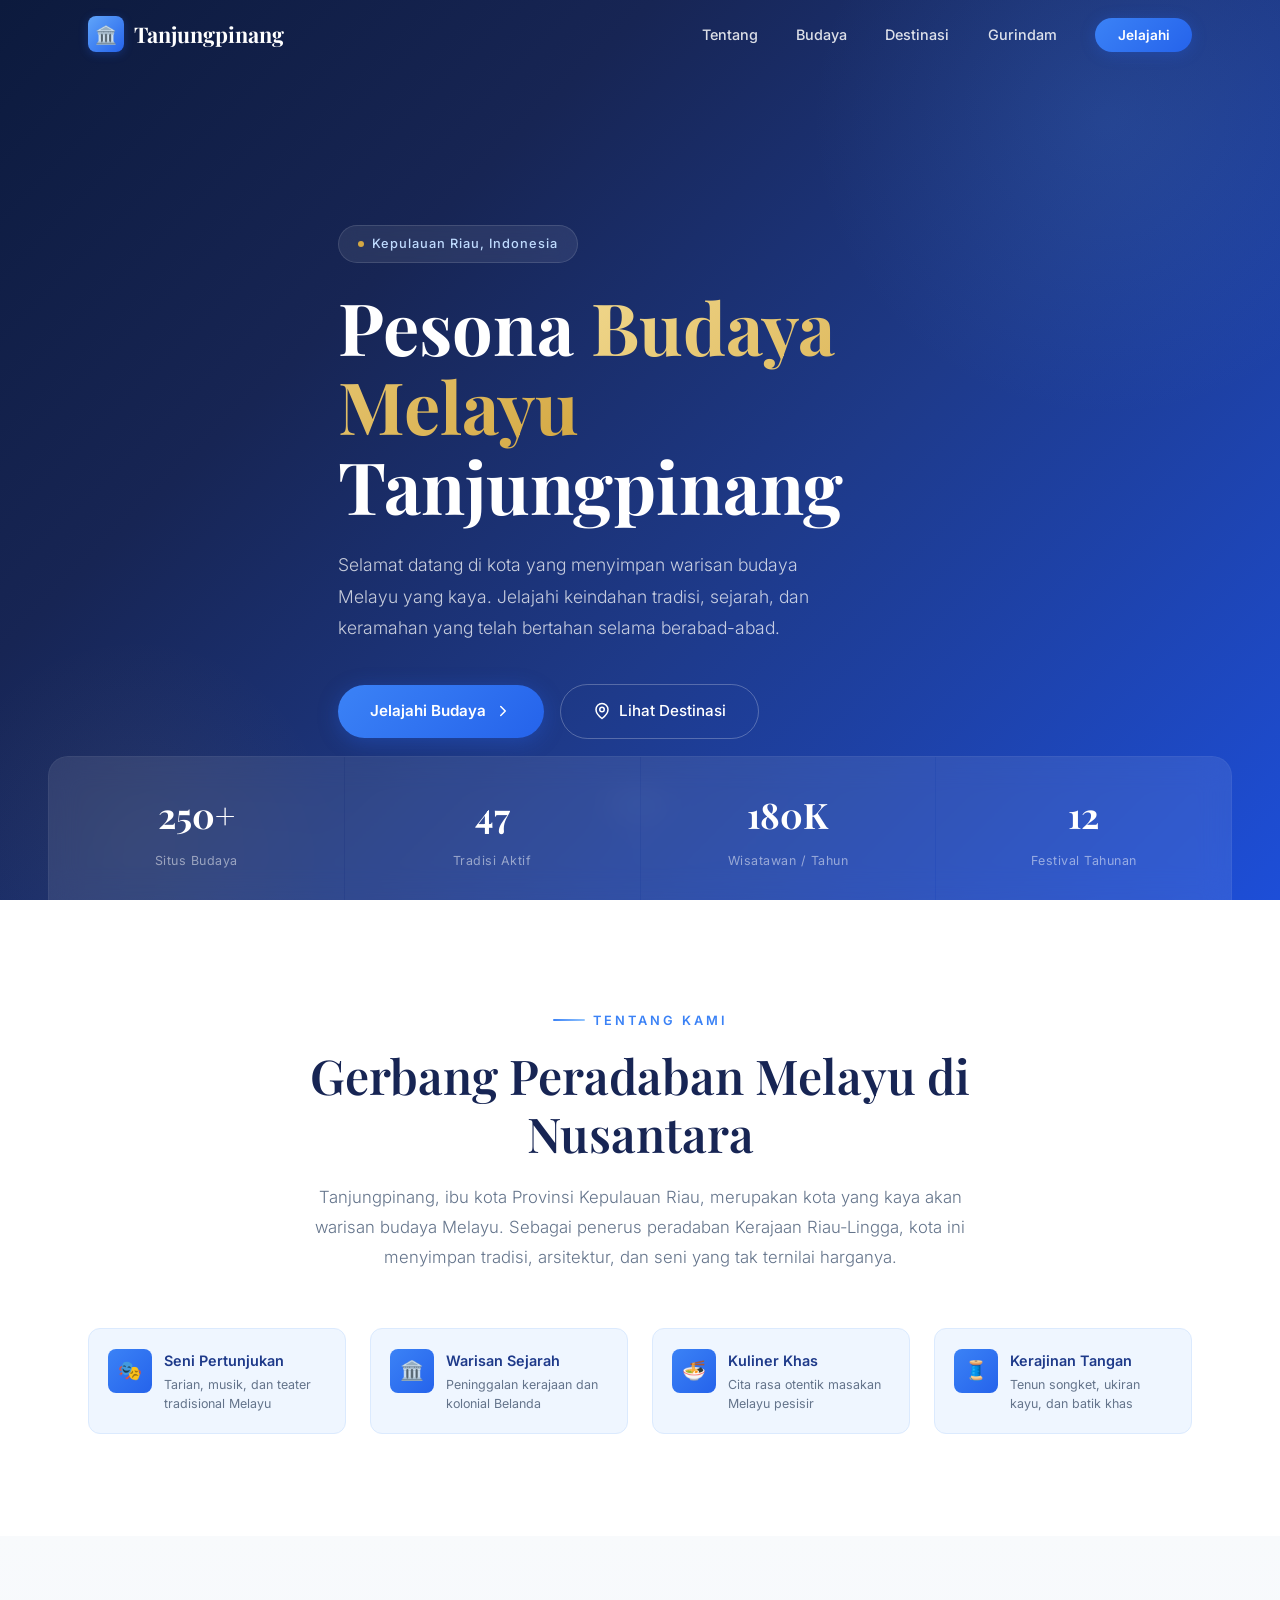
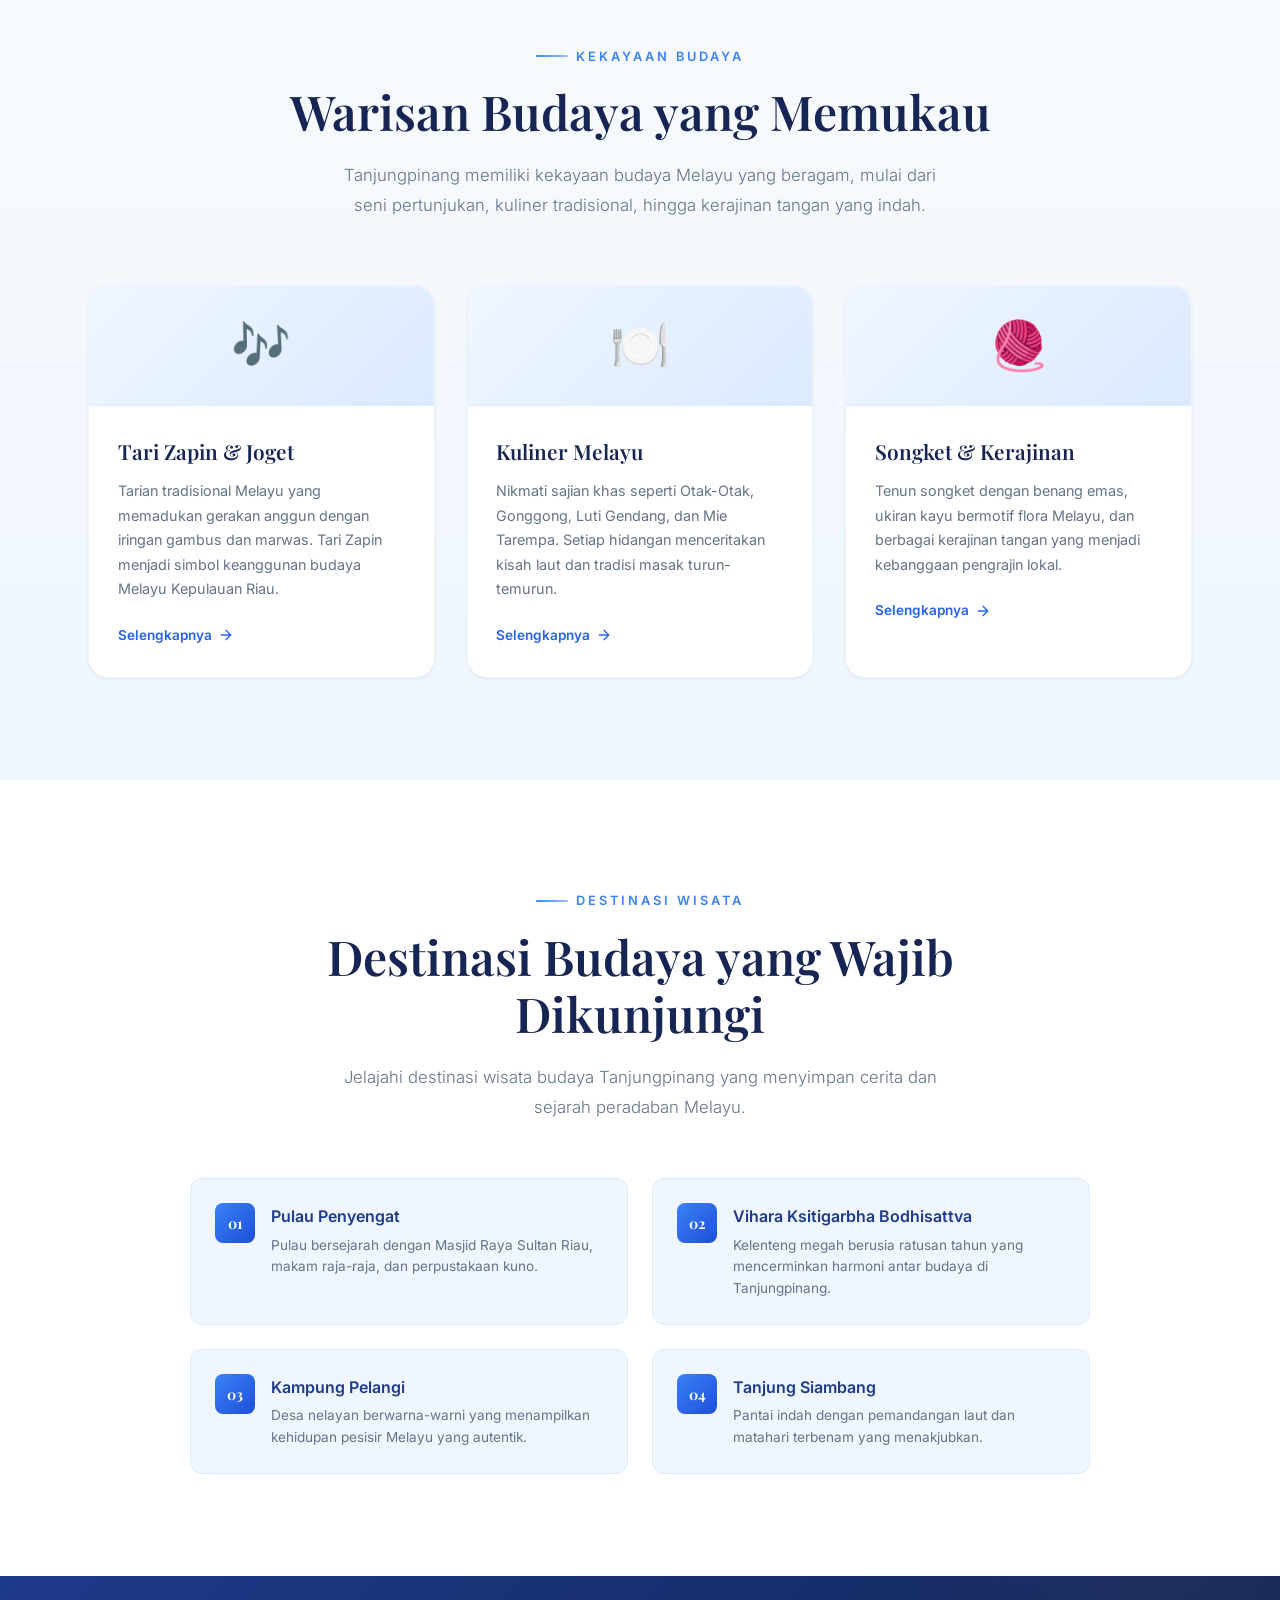
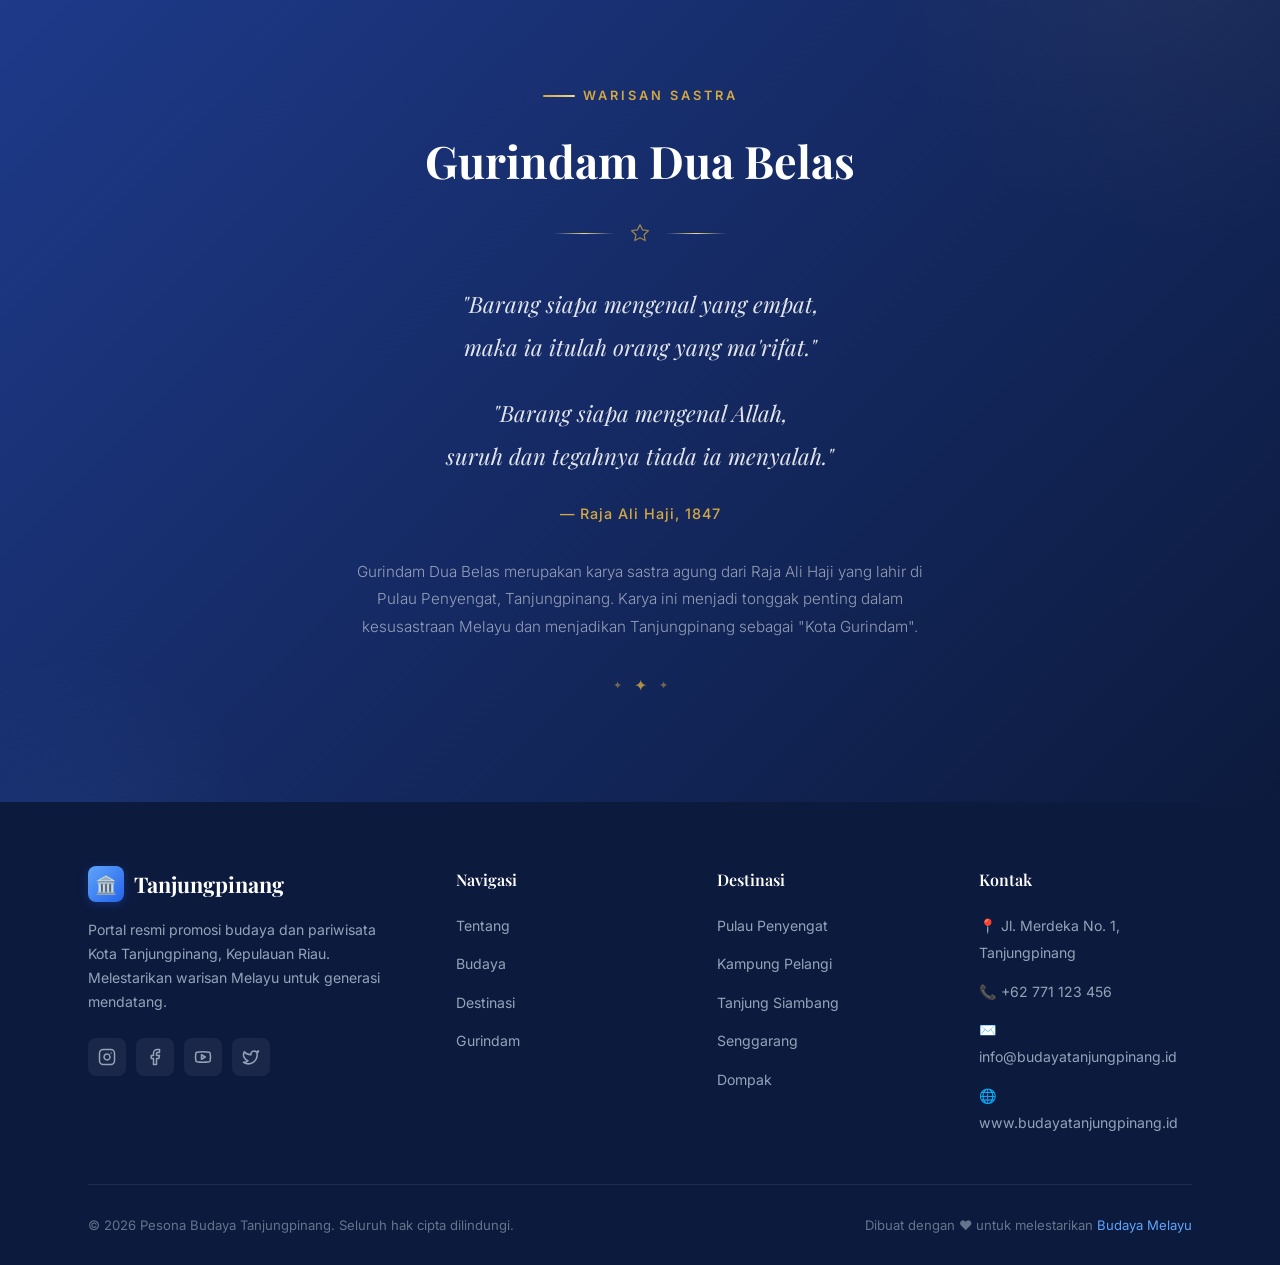
==== index.html @ d95646bf "Mengubah tampilan website yang tidak perlu" ====
<!DOCTYPE html>
<html lang="id">
<head>
  <meta charset="UTF-8">
  <meta name="viewport" content="width=device-width, initial-scale=1.0">
  <meta name="description" content="Jelajahi keindahan dan kekayaan budaya Melayu Tanjungpinang, Kepulauan Riau. Temukan destinasi wisata, kuliner khas, seni tradisional, dan warisan sejarah yang memukau.">
  <meta name="keywords" content="Tanjungpinang, budaya Melayu, wisata Kepulauan Riau, Pulau Penyengat, seni tradisional, kuliner Melayu">
  <title>Pesona Budaya Tanjungpinang — Warisan Melayu Kepulauan Riau</title>
  <link rel="stylesheet" href="style.css">
</head>
<body>

  <!-- ========== NAVIGATION ========== -->
  <nav class="navbar" id="navbar">
    <div class="container">
      <a href="#" class="nav-logo">
        <div class="nav-logo-icon">🏛️</div>
        <span>Tanjungpinang</span>
      </a>
      <ul class="nav-links" id="nav-links">
        <li><a href="#tentang">Tentang</a></li>
        <li><a href="#budaya">Budaya</a></li>
        <li><a href="#destinasi">Destinasi</a></li>
        <li><a href="#gurindam">Gurindam</a></li>
        <li><a href="#budaya" class="nav-cta">Jelajahi</a></li>
      </ul>
      <button class="nav-toggle" id="nav-toggle" aria-label="Toggle menu">
        <span></span>
        <span></span>
        <span></span>
      </button>
    </div>
  </nav>

  <!-- ========== HERO ========== -->
  <section class="hero" id="hero">
    <div class="hero-overlay"></div>

    <div class="container hero-content">
      <div class="hero-badge">
        <span class="dot"></span>
        Kepulauan Riau, Indonesia
      </div>
      <h1>Pesona <span>Budaya Melayu</span> Tanjungpinang</h1>
      <p class="hero-desc">
        Selamat datang di kota yang menyimpan warisan budaya Melayu yang kaya. 
        Jelajahi keindahan tradisi, sejarah, dan keramahan yang telah bertahan selama berabad-abad.
      </p>
      <div class="hero-actions">
        <a href="#budaya" class="btn-primary">
          Jelajahi Budaya
          <svg xmlns="http://www.w3.org/2000/svg" width="18" height="18" viewBox="0 0 24 24" fill="none" stroke="currentColor" stroke-width="2" stroke-linecap="round" stroke-linejoin="round"><path d="m9 18 6-6-6-6"/></svg>
        </a>
        <a href="#destinasi" class="btn-outline">
          <svg xmlns="http://www.w3.org/2000/svg" width="18" height="18" viewBox="0 0 24 24" fill="none" stroke="currentColor" stroke-width="2" stroke-linecap="round" stroke-linejoin="round"><path d="M20 10c0 6-8 12-8 12s-8-6-8-12a8 8 0 0 1 16 0Z"/><circle cx="12" cy="10" r="3"/></svg>
          Lihat Destinasi
        </a>
      </div>
    </div>

    <div class="hero-scroll">
      <span>Scroll</span>
      <div class="scroll-line"></div>
    </div>

    <div class="hero-stats">
      <div class="hero-stats-inner">
        <div class="stat-item">
          <div class="stat-number" data-count="250" data-suffix="+">0</div>
          <div class="stat-label">Situs Budaya</div>
        </div>
        <div class="stat-item">
          <div class="stat-number" data-count="47" data-suffix="">0</div>
          <div class="stat-label">Tradisi Aktif</div>
        </div>
        <div class="stat-item">
          <div class="stat-number" data-count="180" data-suffix="K">0</div>
          <div class="stat-label">Wisatawan / Tahun</div>
        </div>
        <div class="stat-item">
          <div class="stat-number" data-count="12" data-suffix="">0</div>
          <div class="stat-label">Festival Tahunan</div>
        </div>
      </div>
    </div>
  </section>

  <!-- ========== ABOUT ========== -->
  <section class="about" id="tentang">
    <div class="container">
      <div class="about-centered reveal">
        <span class="section-label">Tentang Kami</span>
        <h2 class="section-title">Gerbang Peradaban Melayu di Nusantara</h2>
        <p class="section-subtitle about-desc">
          Tanjungpinang, ibu kota Provinsi Kepulauan Riau, merupakan kota yang kaya akan warisan budaya Melayu. 
          Sebagai penerus peradaban Kerajaan Riau-Lingga, kota ini menyimpan tradisi, arsitektur, dan seni yang 
          tak ternilai harganya.
        </p>
      </div>
      <div class="about-features stagger-children">
        <div class="about-feature">
          <div class="about-feature-icon">🎭</div>
          <div>
            <h4>Seni Pertunjukan</h4>
            <p>Tarian, musik, dan teater tradisional Melayu</p>
          </div>
        </div>
        <div class="about-feature">
          <div class="about-feature-icon">🏛️</div>
          <div>
            <h4>Warisan Sejarah</h4>
            <p>Peninggalan kerajaan dan kolonial Belanda</p>
          </div>
        </div>
        <div class="about-feature">
          <div class="about-feature-icon">🍜</div>
          <div>
            <h4>Kuliner Khas</h4>
            <p>Cita rasa otentik masakan Melayu pesisir</p>
          </div>
        </div>
        <div class="about-feature">
          <div class="about-feature-icon">🧵</div>
          <div>
            <h4>Kerajinan Tangan</h4>
            <p>Tenun songket, ukiran kayu, dan batik khas</p>
          </div>
        </div>
      </div>
    </div>
  </section>

  <!-- ========== CULTURE ========== -->
  <section class="culture" id="budaya">
    <div class="container">
      <div class="culture-header reveal">
        <span class="section-label">Kekayaan Budaya</span>
        <h2 class="section-title">Warisan Budaya yang Memukau</h2>
        <p class="section-subtitle">
          Tanjungpinang memiliki kekayaan budaya Melayu yang beragam, mulai dari seni pertunjukan, 
          kuliner tradisional, hingga kerajinan tangan yang indah.
        </p>
      </div>

      <div class="culture-grid stagger-children">
        <!-- Card 1 -->
        <div class="culture-card">
          <div class="culture-card-icon">
            <span>🎶</span>
          </div>
          <div class="culture-card-body">
            <h3>Tari Zapin & Joget</h3>
            <p>
              Tarian tradisional Melayu yang memadukan gerakan anggun dengan iringan gambus dan marwas. 
              Tari Zapin menjadi simbol keanggunan budaya Melayu Kepulauan Riau.
            </p>
            <a href="#" class="card-link">
              Selengkapnya
              <svg xmlns="http://www.w3.org/2000/svg" width="16" height="16" viewBox="0 0 24 24" fill="none" stroke="currentColor" stroke-width="2" stroke-linecap="round" stroke-linejoin="round"><path d="M5 12h14"/><path d="m12 5 7 7-7 7"/></svg>
            </a>
          </div>
        </div>

        <!-- Card 2 -->
        <div class="culture-card">
          <div class="culture-card-icon">
            <span>🍽️</span>
          </div>
          <div class="culture-card-body">
            <h3>Kuliner Melayu</h3>
            <p>
              Nikmati sajian khas seperti Otak-Otak, Gonggong, Luti Gendang, dan Mie Tarempa. 
              Setiap hidangan menceritakan kisah laut dan tradisi masak turun-temurun.
            </p>
            <a href="#" class="card-link">
              Selengkapnya
              <svg xmlns="http://www.w3.org/2000/svg" width="16" height="16" viewBox="0 0 24 24" fill="none" stroke="currentColor" stroke-width="2" stroke-linecap="round" stroke-linejoin="round"><path d="M5 12h14"/><path d="m12 5 7 7-7 7"/></svg>
            </a>
          </div>
        </div>

        <!-- Card 3 -->
        <div class="culture-card">
          <div class="culture-card-icon">
            <span>🧶</span>
          </div>
          <div class="culture-card-body">
            <h3>Songket & Kerajinan</h3>
            <p>
              Tenun songket dengan benang emas, ukiran kayu bermotif flora Melayu, dan berbagai 
              kerajinan tangan yang menjadi kebanggaan pengrajin lokal.
            </p>
            <a href="#" class="card-link">
              Selengkapnya
              <svg xmlns="http://www.w3.org/2000/svg" width="16" height="16" viewBox="0 0 24 24" fill="none" stroke="currentColor" stroke-width="2" stroke-linecap="round" stroke-linejoin="round"><path d="M5 12h14"/><path d="m12 5 7 7-7 7"/></svg>
            </a>
          </div>
        </div>
      </div>
    </div>
  </section>

  <!-- ========== DESTINATIONS ========== -->
  <section class="destinations" id="destinasi">
    <div class="container">
      <div class="dest-header reveal">
        <span class="section-label">Destinasi Wisata</span>
        <h2 class="section-title">Destinasi Budaya yang Wajib Dikunjungi</h2>
        <p class="section-subtitle">
          Jelajahi destinasi wisata budaya Tanjungpinang yang menyimpan cerita 
          dan sejarah peradaban Melayu.
        </p>
      </div>
      <div class="dest-list stagger-children">
        <div class="dest-item">
          <div class="dest-item-num">01</div>
          <div>
            <h4>Pulau Penyengat</h4>
            <p>Pulau bersejarah dengan Masjid Raya Sultan Riau, makam raja-raja, dan perpustakaan kuno.</p>
          </div>
        </div>
        <div class="dest-item">
          <div class="dest-item-num">02</div>
          <div>
            <h4>Vihara Ksitigarbha Bodhisattva</h4>
            <p>Kelenteng megah berusia ratusan tahun yang mencerminkan harmoni antar budaya di Tanjungpinang.</p>
          </div>
        </div>
        <div class="dest-item">
          <div class="dest-item-num">03</div>
          <div>
            <h4>Kampung Pelangi</h4>
            <p>Desa nelayan berwarna-warni yang menampilkan kehidupan pesisir Melayu yang autentik.</p>
          </div>
        </div>
        <div class="dest-item">
          <div class="dest-item-num">04</div>
          <div>
            <h4>Tanjung Siambang</h4>
            <p>Pantai indah dengan pemandangan laut dan matahari terbenam yang menakjubkan.</p>
          </div>
        </div>
      </div>
    </div>
  </section>

  <!-- ========== GURINDAM ========== -->
  <section class="gurindam" id="gurindam">
    <div class="container">
      <div class="gurindam-content reveal-scale">
        <span class="section-label gurindam-label">Warisan Sastra</span>
        <h2 class="gurindam-title">Gurindam Dua Belas</h2>
        <div class="gurindam-divider">
          <span></span>
          <svg xmlns="http://www.w3.org/2000/svg" width="20" height="20" viewBox="0 0 24 24" fill="none" stroke="currentColor" stroke-width="1.5" stroke-linecap="round" stroke-linejoin="round"><path d="M12 2 L15.09 8.26 22 9.27 17 14.14 18.18 21.02 12 17.77 5.82 21.02 7 14.14 2 9.27 8.91 8.26 12 2z"/></svg>
          <span></span>
        </div>
        <blockquote class="gurindam-verse">
          <p>"Barang siapa mengenal yang empat,<br>maka ia itulah orang yang ma'rifat."</p>
          <p>"Barang siapa mengenal Allah,<br>suruh dan tegahnya tiada ia menyalah."</p>
        </blockquote>
        <cite class="gurindam-author">— Raja Ali Haji, 1847</cite>
        <p class="gurindam-desc">
          Gurindam Dua Belas merupakan karya sastra agung dari Raja Ali Haji yang lahir di Pulau Penyengat, 
          Tanjungpinang. Karya ini menjadi tonggak penting dalam kesusastraan Melayu dan menjadikan 
          Tanjungpinang sebagai "Kota Gurindam".
        </p>
        <div class="gurindam-ornament">
          <span>✦</span>
          <span>✦</span>
          <span>✦</span>
        </div>
      </div>
    </div>
  </section>

  <!-- ========== FOOTER ========== -->
  <footer class="footer">
    <div class="container">
      <div class="footer-grid">
        <div class="footer-brand">
          <a href="#" class="nav-logo">
            <div class="nav-logo-icon">🏛️</div>
            <span>Tanjungpinang</span>
          </a>
          <p>
            Portal resmi promosi budaya dan pariwisata Kota Tanjungpinang, 
            Kepulauan Riau. Melestarikan warisan Melayu untuk generasi mendatang.
          </p>
          <div class="footer-socials">
            <a href="#" aria-label="Instagram">
              <svg xmlns="http://www.w3.org/2000/svg" width="18" height="18" viewBox="0 0 24 24" fill="none" stroke="currentColor" stroke-width="2" stroke-linecap="round" stroke-linejoin="round"><rect width="20" height="20" x="2" y="2" rx="5" ry="5"/><path d="M16 11.37A4 4 0 1 1 12.63 8 4 4 0 0 1 16 11.37z"/><line x1="17.5" x2="17.51" y1="6.5" y2="6.5"/></svg>
            </a>
            <a href="#" aria-label="Facebook">
              <svg xmlns="http://www.w3.org/2000/svg" width="18" height="18" viewBox="0 0 24 24" fill="none" stroke="currentColor" stroke-width="2" stroke-linecap="round" stroke-linejoin="round"><path d="M18 2h-3a5 5 0 0 0-5 5v3H7v4h3v8h4v-8h3l1-4h-4V7a1 1 0 0 1 1-1h3z"/></svg>
            </a>
            <a href="#" aria-label="YouTube">
              <svg xmlns="http://www.w3.org/2000/svg" width="18" height="18" viewBox="0 0 24 24" fill="none" stroke="currentColor" stroke-width="2" stroke-linecap="round" stroke-linejoin="round"><path d="M2.5 17a24.12 24.12 0 0 1 0-10 2 2 0 0 1 1.4-1.4 49.56 49.56 0 0 1 16.2 0A2 2 0 0 1 21.5 7a24.12 24.12 0 0 1 0 10 2 2 0 0 1-1.4 1.4 49.55 49.55 0 0 1-16.2 0A2 2 0 0 1 2.5 17"/><path d="m10 15 5-3-5-3z"/></svg>
            </a>
            <a href="#" aria-label="Twitter">
              <svg xmlns="http://www.w3.org/2000/svg" width="18" height="18" viewBox="0 0 24 24" fill="none" stroke="currentColor" stroke-width="2" stroke-linecap="round" stroke-linejoin="round"><path d="M22 4s-.7 2.1-2 3.4c1.6 10-9.4 17.3-18 11.6 2.2.1 4.4-.6 6-2C3 15.5.5 9.6 3 5c2.2 2.6 5.6 4.1 9 4-.9-4.2 4-6.6 7-3.8 1.1 0 3-1.2 3-1.2z"/></svg>
            </a>
          </div>
        </div>
        <div class="footer-col">
          <h4>Navigasi</h4>
          <ul>
            <li><a href="#tentang">Tentang</a></li>
            <li><a href="#budaya">Budaya</a></li>
            <li><a href="#destinasi">Destinasi</a></li>
            <li><a href="#gurindam">Gurindam</a></li>
          </ul>
        </div>
        <div class="footer-col">
          <h4>Destinasi</h4>
          <ul>
            <li><a href="#">Pulau Penyengat</a></li>
            <li><a href="#">Kampung Pelangi</a></li>
            <li><a href="#">Tanjung Siambang</a></li>
            <li><a href="#">Senggarang</a></li>
            <li><a href="#">Dompak</a></li>
          </ul>
        </div>
        <div class="footer-col">
          <h4>Kontak</h4>
          <ul>
            <li><a href="#">📍 Jl. Merdeka No. 1, Tanjungpinang</a></li>
            <li><a href="#">📞 +62 771 123 456</a></li>
            <li><a href="#">✉️ info@budayatanjungpinang.id</a></li>
            <li><a href="#">🌐 www.budayatanjungpinang.id</a></li>
          </ul>
        </div>
      </div>
      <div class="footer-bottom">
        <span>&copy; 2026 Pesona Budaya Tanjungpinang. Seluruh hak cipta dilindungi.</span>
        <span>
          Dibuat dengan ❤️ untuk melestarikan <a href="#">Budaya Melayu</a>
        </span>
      </div>
    </div>
  </footer>

  <script src="script.js"></script>
</body>
</html>
---- style.css ----
/* ============================================
   TANJUNGPINANG BUDAYA - Design System
   Theme: Blue Minimalist Elegant (Clean / No Images)
   ============================================ */

/* ---------- Google Fonts ---------- */
@import url('https://fonts.googleapis.com/css2?family=Playfair+Display:ital,wght@0,400;0,500;0,600;0,700;1,400;1,500&family=Inter:wght@300;400;500;600;700&display=swap');

/* ---------- CSS Custom Properties ---------- */
:root {
  /* Primary Blues */
  --blue-50: #eff6ff;
  --blue-100: #dbeafe;
  --blue-200: #bfdbfe;
  --blue-300: #93c5fd;
  --blue-400: #60a5fa;
  --blue-500: #3b82f6;
  --blue-600: #2563eb;
  --blue-700: #1d4ed8;
  --blue-800: #1e3a8a;
  --blue-900: #172554;
  --blue-950: #0c1a3d;

  /* Accent & Neutral */
  --gold: #d4a843;
  --gold-light: #f0d78c;
  --white: #ffffff;
  --off-white: #f8fafc;
  --gray-100: #f1f5f9;
  --gray-200: #e2e8f0;
  --gray-300: #cbd5e1;
  --gray-400: #94a3b8;
  --gray-500: #64748b;
  --gray-600: #475569;
  --gray-700: #334155;
  --gray-800: #1e293b;
  --gray-900: #0f172a;

  /* Typography */
  --font-display: 'Playfair Display', Georgia, serif;
  --font-body: 'Inter', -apple-system, BlinkMacSystemFont, sans-serif;

  /* Spacing */
  --section-padding: clamp(4rem, 8vw, 8rem);
  --container-max: 1200px;
  --container-padding: clamp(1.5rem, 4vw, 3rem);

  /* Transitions */
  --ease-smooth: cubic-bezier(0.25, 0.46, 0.45, 0.94);
  --ease-bounce: cubic-bezier(0.34, 1.56, 0.64, 1);

  /* Shadows */
  --shadow-sm: 0 1px 3px rgba(0, 0, 0, 0.08);
  --shadow-md: 0 4px 20px rgba(0, 0, 0, 0.1);
  --shadow-lg: 0 10px 40px rgba(0, 0, 0, 0.12);
  --shadow-xl: 0 20px 60px rgba(0, 0, 0, 0.15);

  /* Border Radius */
  --radius-sm: 8px;
  --radius-md: 12px;
  --radius-lg: 20px;
  --radius-xl: 28px;
  --radius-full: 9999px;
}

/* ---------- Reset & Base ---------- */
*,
*::before,
*::after {
  margin: 0;
  padding: 0;
  box-sizing: border-box;
}

html {
  scroll-behavior: smooth;
  scroll-padding-top: 80px;
}

body {
  font-family: var(--font-body);
  color: var(--gray-800);
  background-color: var(--off-white);
  line-height: 1.7;
  overflow-x: hidden;
  -webkit-font-smoothing: antialiased;
  -moz-osx-font-smoothing: grayscale;
}

a {
  text-decoration: none;
  color: inherit;
}

ul {
  list-style: none;
}

/* ---------- Utility ---------- */
.container {
  max-width: var(--container-max);
  margin: 0 auto;
  padding: 0 var(--container-padding);
}

.section-label {
  display: inline-flex;
  align-items: center;
  gap: 8px;
  font-family: var(--font-body);
  font-size: 0.8rem;
  font-weight: 600;
  letter-spacing: 3px;
  text-transform: uppercase;
  color: var(--blue-500);
  margin-bottom: 1rem;
}

.section-label::before {
  content: '';
  display: inline-block;
  width: 32px;
  height: 2px;
  background: linear-gradient(90deg, var(--blue-500), var(--blue-300));
  border-radius: 2px;
}

.section-title {
  font-family: var(--font-display);
  font-size: clamp(2rem, 4vw, 3rem);
  font-weight: 600;
  color: var(--blue-900);
  line-height: 1.2;
  margin-bottom: 1.2rem;
}

.section-subtitle {
  font-size: 1.05rem;
  color: var(--gray-500);
  max-width: 600px;
  line-height: 1.8;
  font-weight: 300;
}

/* ---------- Scroll Reveal Animation ---------- */
.reveal {
  opacity: 0;
  transform: translateY(40px);
  transition: opacity 0.8s var(--ease-smooth), transform 0.8s var(--ease-smooth);
}

.reveal.visible {
  opacity: 1;
  transform: translateY(0);
}

.reveal-scale {
  opacity: 0;
  transform: scale(0.9);
  transition: opacity 0.8s var(--ease-smooth), transform 0.8s var(--ease-smooth);
}

.reveal-scale.visible {
  opacity: 1;
  transform: scale(1);
}

/* Stagger children */
.stagger-children > * {
  opacity: 0;
  transform: translateY(30px);
  transition: opacity 0.6s var(--ease-smooth), transform 0.6s var(--ease-smooth);
}

.stagger-children.visible > *:nth-child(1) { transition-delay: 0.1s; }
.stagger-children.visible > *:nth-child(2) { transition-delay: 0.2s; }
.stagger-children.visible > *:nth-child(3) { transition-delay: 0.3s; }
.stagger-children.visible > *:nth-child(4) { transition-delay: 0.4s; }

.stagger-children.visible > * {
  opacity: 1;
  transform: translateY(0);
}

/* ============================================
   NAVIGATION
   ============================================ */
.navbar {
  position: fixed;
  top: 0;
  left: 0;
  right: 0;
  z-index: 1000;
  padding: 1rem 0;
  transition: all 0.4s var(--ease-smooth);
}

.navbar.scrolled {
  background: rgba(255, 255, 255, 0.92);
  backdrop-filter: blur(20px);
  -webkit-backdrop-filter: blur(20px);
  box-shadow: 0 1px 20px rgba(0, 0, 0, 0.06);
  padding: 0.6rem 0;
}

.navbar .container {
  display: flex;
  align-items: center;
  justify-content: space-between;
}

.nav-logo {
  display: flex;
  align-items: center;
  gap: 10px;
  font-family: var(--font-display);
  font-size: 1.35rem;
  font-weight: 700;
  color: var(--white);
  transition: color 0.4s;
}

.navbar.scrolled .nav-logo {
  color: var(--blue-800);
}

.nav-logo-icon {
  width: 36px;
  height: 36px;
  background: linear-gradient(135deg, var(--blue-400), var(--blue-600));
  border-radius: var(--radius-sm);
  display: flex;
  align-items: center;
  justify-content: center;
  font-size: 1.1rem;
  color: white;
  box-shadow: 0 2px 10px rgba(37, 99, 235, 0.3);
}

.nav-links {
  display: flex;
  align-items: center;
  gap: clamp(1.5rem, 3vw, 2.5rem);
}

.nav-links a {
  font-size: 0.9rem;
  font-weight: 500;
  color: rgba(255, 255, 255, 0.85);
  transition: color 0.3s;
  position: relative;
}

.nav-links a::after {
  content: '';
  position: absolute;
  bottom: -4px;
  left: 0;
  width: 0;
  height: 2px;
  background: var(--blue-400);
  border-radius: 2px;
  transition: width 0.3s var(--ease-smooth);
}

.nav-links a:hover::after,
.nav-links a.active::after {
  width: 100%;
}

.navbar.scrolled .nav-links a {
  color: var(--gray-600);
}

.navbar.scrolled .nav-links a:hover {
  color: var(--blue-600);
}

.nav-links a:hover {
  color: var(--white);
}

.nav-cta {
  padding: 0.55rem 1.4rem !important;
  background: linear-gradient(135deg, var(--blue-500), var(--blue-600));
  color: white !important;
  border-radius: var(--radius-full);
  font-weight: 600 !important;
  font-size: 0.85rem !important;
  box-shadow: 0 2px 15px rgba(37, 99, 235, 0.3);
  transition: transform 0.3s var(--ease-bounce), box-shadow 0.3s !important;
}

.nav-cta:hover {
  transform: translateY(-2px);
  box-shadow: 0 4px 20px rgba(37, 99, 235, 0.4) !important;
}

.nav-cta::after {
  display: none !important;
}

/* Mobile menu */
.nav-toggle {
  display: none;
  flex-direction: column;
  gap: 5px;
  cursor: pointer;
  padding: 5px;
  background: none;
  border: none;
}

.nav-toggle span {
  width: 24px;
  height: 2px;
  background: var(--white);
  border-radius: 2px;
  transition: all 0.3s;
}

.navbar.scrolled .nav-toggle span {
  background: var(--gray-700);
}

/* ============================================
   HERO SECTION (Pure Gradient — No Image)
   ============================================ */
.hero {
  position: relative;
  min-height: 100vh;
  display: flex;
  align-items: center;
  overflow: hidden;
}

.hero-overlay {
  position: absolute;
  inset: 0;
  background: linear-gradient(
    135deg,
    var(--blue-950) 0%,
    var(--blue-900) 30%,
    var(--blue-800) 60%,
    var(--blue-700) 100%
  );
  z-index: 0;
}

/* Subtle decorative shapes */
.hero-overlay::before {
  content: '';
  position: absolute;
  top: -20%;
  right: -10%;
  width: 600px;
  height: 600px;
  background: radial-gradient(circle, rgba(96, 165, 250, 0.12) 0%, transparent 70%);
  border-radius: 50%;
}

.hero-overlay::after {
  content: '';
  position: absolute;
  bottom: -15%;
  left: -5%;
  width: 400px;
  height: 400px;
  background: radial-gradient(circle, rgba(212, 168, 67, 0.06) 0%, transparent 70%);
  border-radius: 50%;
}

.hero-content {
  position: relative;
  z-index: 2;
  max-width: 700px;
  padding-top: 4rem;
}

.hero-badge {
  display: inline-flex;
  align-items: center;
  gap: 8px;
  padding: 0.45rem 1.2rem;
  background: rgba(255, 255, 255, 0.08);
  backdrop-filter: blur(10px);
  border: 1px solid rgba(255, 255, 255, 0.12);
  border-radius: var(--radius-full);
  font-size: 0.8rem;
  font-weight: 500;
  color: var(--blue-200);
  margin-bottom: 1.5rem;
  letter-spacing: 1px;
}

.hero-badge .dot {
  width: 6px;
  height: 6px;
  background: var(--gold);
  border-radius: 50%;
  animation: pulse 2s ease-in-out infinite;
}

@keyframes pulse {
  0%, 100% { opacity: 1; transform: scale(1); }
  50% { opacity: 0.6; transform: scale(1.5); }
}

.hero h1 {
  font-family: var(--font-display);
  font-size: clamp(2.8rem, 6vw, 4.5rem);
  font-weight: 700;
  color: var(--white);
  line-height: 1.1;
  margin-bottom: 1.5rem;
}

.hero h1 span {
  display: inline;
  background: linear-gradient(135deg, var(--gold-light), var(--gold));
  -webkit-background-clip: text;
  -webkit-text-fill-color: transparent;
  background-clip: text;
}

.hero-desc {
  font-size: 1.1rem;
  color: rgba(255, 255, 255, 0.75);
  line-height: 1.8;
  margin-bottom: 2.5rem;
  max-width: 520px;
  font-weight: 300;
}

.hero-actions {
  display: flex;
  align-items: center;
  gap: 1rem;
  flex-wrap: wrap;
}

.btn-primary {
  display: inline-flex;
  align-items: center;
  gap: 8px;
  padding: 0.85rem 2rem;
  background: linear-gradient(135deg, var(--blue-500), var(--blue-600));
  color: white;
  font-family: var(--font-body);
  font-size: 0.95rem;
  font-weight: 600;
  border: none;
  border-radius: var(--radius-full);
  cursor: pointer;
  box-shadow: 0 4px 20px rgba(37, 99, 235, 0.35);
  transition: transform 0.3s var(--ease-bounce), box-shadow 0.3s;
}

.btn-primary:hover {
  transform: translateY(-3px);
  box-shadow: 0 8px 30px rgba(37, 99, 235, 0.45);
}

.btn-outline {
  display: inline-flex;
  align-items: center;
  gap: 8px;
  padding: 0.85rem 2rem;
  background: transparent;
  color: white;
  font-family: var(--font-body);
  font-size: 0.95rem;
  font-weight: 500;
  border: 1.5px solid rgba(255, 255, 255, 0.25);
  border-radius: var(--radius-full);
  cursor: pointer;
  transition: all 0.3s;
}

.btn-outline:hover {
  background: rgba(255, 255, 255, 0.08);
  border-color: rgba(255, 255, 255, 0.5);
}

/* Hero scroll indicator */
.hero-scroll {
  position: absolute;
  bottom: 2.5rem;
  left: 50%;
  transform: translateX(-50%);
  z-index: 2;
  display: flex;
  flex-direction: column;
  align-items: center;
  gap: 8px;
  color: rgba(255, 255, 255, 0.4);
  font-size: 0.7rem;
  letter-spacing: 2px;
  text-transform: uppercase;
}

.scroll-line {
  width: 1px;
  height: 40px;
  background: linear-gradient(to bottom, rgba(255,255,255,0.4), transparent);
  animation: scrollDown 2s ease-in-out infinite;
}

@keyframes scrollDown {
  0% { transform: scaleY(0); transform-origin: top; opacity: 1; }
  50% { transform: scaleY(1); transform-origin: top; opacity: 1; }
  51% { transform: scaleY(1); transform-origin: bottom; opacity: 1; }
  100% { transform: scaleY(0); transform-origin: bottom; opacity: 0.5; }
}

/* Hero floating stats */
.hero-stats {
  position: absolute;
  bottom: 0;
  left: 0;
  right: 0;
  z-index: 2;
  padding: 0 var(--container-padding);
}

.hero-stats-inner {
  max-width: var(--container-max);
  margin: 0 auto;
  display: grid;
  grid-template-columns: repeat(4, 1fr);
  gap: 1px;
  background: rgba(255, 255, 255, 0.06);
  backdrop-filter: blur(15px);
  border-radius: var(--radius-lg) var(--radius-lg) 0 0;
  overflow: hidden;
  border: 1px solid rgba(255, 255, 255, 0.08);
  border-bottom: none;
}

.stat-item {
  padding: 1.8rem 1.5rem;
  text-align: center;
  background: rgba(255, 255, 255, 0.03);
  transition: background 0.3s;
}

.stat-item:hover {
  background: rgba(255, 255, 255, 0.06);
}

.stat-number {
  font-family: var(--font-display);
  font-size: clamp(1.6rem, 3vw, 2.2rem);
  font-weight: 700;
  color: var(--white);
  margin-bottom: 0.3rem;
}

.stat-label {
  font-size: 0.78rem;
  color: rgba(255, 255, 255, 0.5);
  font-weight: 400;
  letter-spacing: 0.5px;
}

/* ============================================
   ABOUT SECTION (Full-width text, no image)
   ============================================ */
.about {
  padding: var(--section-padding) 0;
  background: var(--white);
}

.about-centered {
  text-align: center;
  max-width: 750px;
  margin: 0 auto 3.5rem;
}

.about-desc {
  max-width: 680px;
  margin: 0 auto;
}

.about-features {
  display: grid;
  grid-template-columns: repeat(4, 1fr);
  gap: 1.5rem;
}

.about-feature {
  display: flex;
  align-items: flex-start;
  gap: 12px;
  padding: 1.2rem;
  background: var(--blue-50);
  border-radius: var(--radius-md);
  border: 1px solid var(--blue-100);
  transition: transform 0.3s var(--ease-bounce), box-shadow 0.3s;
}

.about-feature:hover {
  transform: translateY(-4px);
  box-shadow: var(--shadow-md);
}

.about-feature-icon {
  width: 44px;
  height: 44px;
  min-width: 44px;
  display: flex;
  align-items: center;
  justify-content: center;
  background: linear-gradient(135deg, var(--blue-500), var(--blue-600));
  border-radius: var(--radius-sm);
  font-size: 1.2rem;
  color: white;
}

.about-feature h4 {
  font-size: 0.9rem;
  font-weight: 600;
  color: var(--blue-800);
  margin-bottom: 3px;
}

.about-feature p {
  font-size: 0.78rem;
  color: var(--gray-500);
  line-height: 1.5;
}

/* ============================================
   BUDAYA / CULTURE SECTION (Icon cards, no images)
   ============================================ */
.culture {
  padding: var(--section-padding) 0;
  background: linear-gradient(180deg, var(--off-white) 0%, var(--blue-50) 100%);
}

.culture-header {
  text-align: center;
  margin-bottom: 4rem;
}

.culture-header .section-subtitle {
  margin: 0 auto;
}

.culture-grid {
  display: grid;
  grid-template-columns: repeat(3, 1fr);
  gap: 2rem;
}

.culture-card {
  background: var(--white);
  border-radius: var(--radius-lg);
  overflow: hidden;
  box-shadow: var(--shadow-sm);
  border: 1px solid var(--gray-100);
  transition: transform 0.4s var(--ease-bounce), box-shadow 0.4s;
}

.culture-card:hover {
  transform: translateY(-8px);
  box-shadow: var(--shadow-lg);
}

.culture-card-icon {
  height: 120px;
  display: flex;
  align-items: center;
  justify-content: center;
  background: linear-gradient(135deg, var(--blue-50), var(--blue-100));
  border-bottom: 1px solid var(--blue-100);
}

.culture-card-icon span {
  font-size: 3rem;
  line-height: 1;
}

.culture-card-body {
  padding: 1.8rem;
}

.culture-card-body h3 {
  font-family: var(--font-display);
  font-size: 1.3rem;
  font-weight: 600;
  color: var(--blue-900);
  margin-bottom: 0.6rem;
}

.culture-card-body p {
  font-size: 0.9rem;
  color: var(--gray-500);
  line-height: 1.7;
  margin-bottom: 1.2rem;
}

.card-link {
  display: inline-flex;
  align-items: center;
  gap: 6px;
  font-size: 0.85rem;
  font-weight: 600;
  color: var(--blue-600);
  transition: gap 0.3s;
}

.card-link:hover {
  gap: 10px;
}

.card-link svg {
  width: 16px;
  height: 16px;
  transition: transform 0.3s;
}

.card-link:hover svg {
  transform: translateX(3px);
}

/* ============================================
   DESTINATIONS SECTION (Text-only layout)
   ============================================ */
.destinations {
  padding: var(--section-padding) 0;
  background: var(--white);
}

.dest-header {
  text-align: center;
  max-width: 650px;
  margin: 0 auto 3.5rem;
}

.dest-header .section-subtitle {
  margin: 0 auto;
}

.dest-list {
  display: grid;
  grid-template-columns: repeat(2, 1fr);
  gap: 1.5rem;
  max-width: 900px;
  margin: 0 auto;
}

.dest-item {
  display: flex;
  align-items: flex-start;
  gap: 1rem;
  padding: 1.5rem;
  border-radius: var(--radius-md);
  background: var(--blue-50);
  border: 1px solid var(--blue-100);
  transition: all 0.3s var(--ease-bounce);
  cursor: pointer;
}

.dest-item:hover {
  background: var(--white);
  border-color: var(--blue-200);
  box-shadow: var(--shadow-md);
  transform: translateY(-4px);
}

.dest-item-num {
  width: 40px;
  height: 40px;
  min-width: 40px;
  display: flex;
  align-items: center;
  justify-content: center;
  background: linear-gradient(135deg, var(--blue-500), var(--blue-700));
  color: white;
  font-family: var(--font-display);
  font-size: 0.9rem;
  font-weight: 700;
  border-radius: var(--radius-sm);
}

.dest-item h4 {
  font-size: 1rem;
  font-weight: 600;
  color: var(--blue-800);
  margin-bottom: 4px;
}

.dest-item p {
  font-size: 0.85rem;
  color: var(--gray-500);
  line-height: 1.6;
}

/* ============================================
   GURINDAM SECTION
   ============================================ */
.gurindam {
  padding: var(--section-padding) 0;
  background: linear-gradient(135deg, var(--blue-800) 0%, var(--blue-950) 100%);
  position: relative;
  overflow: hidden;
}

.gurindam::before {
  content: '';
  position: absolute;
  top: -40%;
  right: -15%;
  width: 600px;
  height: 600px;
  background: radial-gradient(circle, rgba(212, 168, 67, 0.06) 0%, transparent 70%);
  border-radius: 50%;
}

.gurindam::after {
  content: '';
  position: absolute;
  bottom: -30%;
  left: -10%;
  width: 400px;
  height: 400px;
  background: radial-gradient(circle, rgba(96, 165, 250, 0.05) 0%, transparent 70%);
  border-radius: 50%;
}

.gurindam-content {
  text-align: center;
  position: relative;
  z-index: 1;
  max-width: 700px;
  margin: 0 auto;
}

.gurindam-label {
  color: var(--gold) !important;
}

.gurindam-label::before {
  background: linear-gradient(90deg, var(--gold), var(--gold-light)) !important;
}

.gurindam-title {
  font-family: var(--font-display);
  font-size: clamp(2rem, 4vw, 2.8rem);
  font-weight: 700;
  color: var(--white);
  margin-bottom: 1.5rem;
}

.gurindam-divider {
  display: flex;
  align-items: center;
  justify-content: center;
  gap: 16px;
  margin-bottom: 2.5rem;
}

.gurindam-divider span {
  width: 60px;
  height: 1px;
  background: linear-gradient(90deg, transparent, var(--gold-light), transparent);
}

.gurindam-divider svg {
  color: var(--gold);
  opacity: 0.7;
}

.gurindam-verse {
  margin: 0;
  padding: 0;
  border: none;
}

.gurindam-verse p {
  font-family: var(--font-display);
  font-size: clamp(1.15rem, 2.5vw, 1.4rem);
  font-style: italic;
  font-weight: 400;
  color: rgba(255, 255, 255, 0.88);
  line-height: 1.9;
  margin-bottom: 1.5rem;
}

.gurindam-author {
  display: block;
  font-family: var(--font-body);
  font-size: 0.9rem;
  font-style: normal;
  font-weight: 500;
  color: var(--gold);
  margin-bottom: 2rem;
  letter-spacing: 1px;
}

.gurindam-desc {
  font-size: 0.95rem;
  color: rgba(255, 255, 255, 0.55);
  line-height: 1.8;
  font-weight: 300;
  max-width: 580px;
  margin: 0 auto 2rem;
}

.gurindam-ornament {
  display: flex;
  align-items: center;
  justify-content: center;
  gap: 12px;
}

.gurindam-ornament span {
  color: var(--gold);
  font-size: 0.7rem;
  opacity: 0.5;
}

.gurindam-ornament span:nth-child(2) {
  font-size: 1rem;
  opacity: 0.8;
}

/* ============================================
   FOOTER
   ============================================ */
.footer {
  background: var(--blue-950);
  color: var(--gray-300);
  padding: 4rem 0 0;
}

.footer-grid {
  display: grid;
  grid-template-columns: 1.5fr 1fr 1fr 1fr;
  gap: 3rem;
  padding-bottom: 3rem;
  border-bottom: 1px solid rgba(255, 255, 255, 0.08);
}

.footer-brand .nav-logo {
  margin-bottom: 1rem;
}

.footer-brand p {
  font-size: 0.88rem;
  color: var(--gray-400);
  line-height: 1.7;
  margin-bottom: 1.5rem;
}

.footer-socials {
  display: flex;
  gap: 10px;
}

.footer-socials a {
  width: 38px;
  height: 38px;
  display: flex;
  align-items: center;
  justify-content: center;
  background: rgba(255, 255, 255, 0.06);
  border-radius: var(--radius-sm);
  color: var(--gray-400);
  font-size: 1rem;
  transition: all 0.3s;
}

.footer-socials a:hover {
  background: var(--blue-600);
  color: var(--white);
  transform: translateY(-3px);
}

.footer-col h4 {
  font-family: var(--font-display);
  font-size: 1rem;
  font-weight: 600;
  color: var(--white);
  margin-bottom: 1.2rem;
}

.footer-col ul {
  display: flex;
  flex-direction: column;
  gap: 0.7rem;
}

.footer-col ul a {
  font-size: 0.88rem;
  color: var(--gray-400);
  transition: color 0.3s, padding-left 0.3s;
}

.footer-col ul a:hover {
  color: var(--blue-400);
  padding-left: 5px;
}

.footer-bottom {
  display: flex;
  align-items: center;
  justify-content: space-between;
  padding: 1.8rem 0;
  font-size: 0.82rem;
  color: var(--gray-500);
}

.footer-bottom a {
  color: var(--blue-400);
  transition: color 0.3s;
}

.footer-bottom a:hover {
  color: var(--blue-300);
}

/* ============================================
   RESPONSIVE
   ============================================ */
@media (max-width: 1024px) {
  .hero-stats-inner {
    grid-template-columns: repeat(2, 1fr);
  }

  .about-features {
    grid-template-columns: repeat(2, 1fr);
  }

  .culture-grid {
    grid-template-columns: repeat(2, 1fr);
  }

  .footer-grid {
    grid-template-columns: 1fr 1fr;
    gap: 2rem;
  }
}

@media (max-width: 768px) {
  .nav-links {
    display: none;
    position: fixed;
    top: 0;
    right: 0;
    width: 280px;
    height: 100vh;
    flex-direction: column;
    padding: 5rem 2rem 2rem;
    background: var(--white);
    box-shadow: -5px 0 30px rgba(0, 0, 0, 0.1);
    gap: 1.5rem;
  }

  .nav-links.open {
    display: flex;
  }

  .nav-links a {
    color: var(--gray-700) !important;
    font-size: 1rem;
  }

  .nav-cta {
    width: 100%;
    text-align: center;
    justify-content: center;
  }

  .nav-toggle {
    display: flex;
  }

  .hero h1 {
    font-size: clamp(2.2rem, 8vw, 3rem);
  }

  .hero-stats-inner {
    grid-template-columns: repeat(2, 1fr);
  }

  .stat-item {
    padding: 1.2rem 1rem;
  }

  .about-features {
    grid-template-columns: 1fr;
  }

  .culture-grid {
    grid-template-columns: 1fr;
  }

  .dest-list {
    grid-template-columns: 1fr;
  }

  .footer-grid {
    grid-template-columns: 1fr;
  }

  .footer-bottom {
    flex-direction: column;
    gap: 0.8rem;
    text-align: center;
  }
}

@media (max-width: 480px) {
  .hero-actions {
    flex-direction: column;
    align-items: stretch;
  }

  .btn-primary,
  .btn-outline {
    justify-content: center;
  }
}
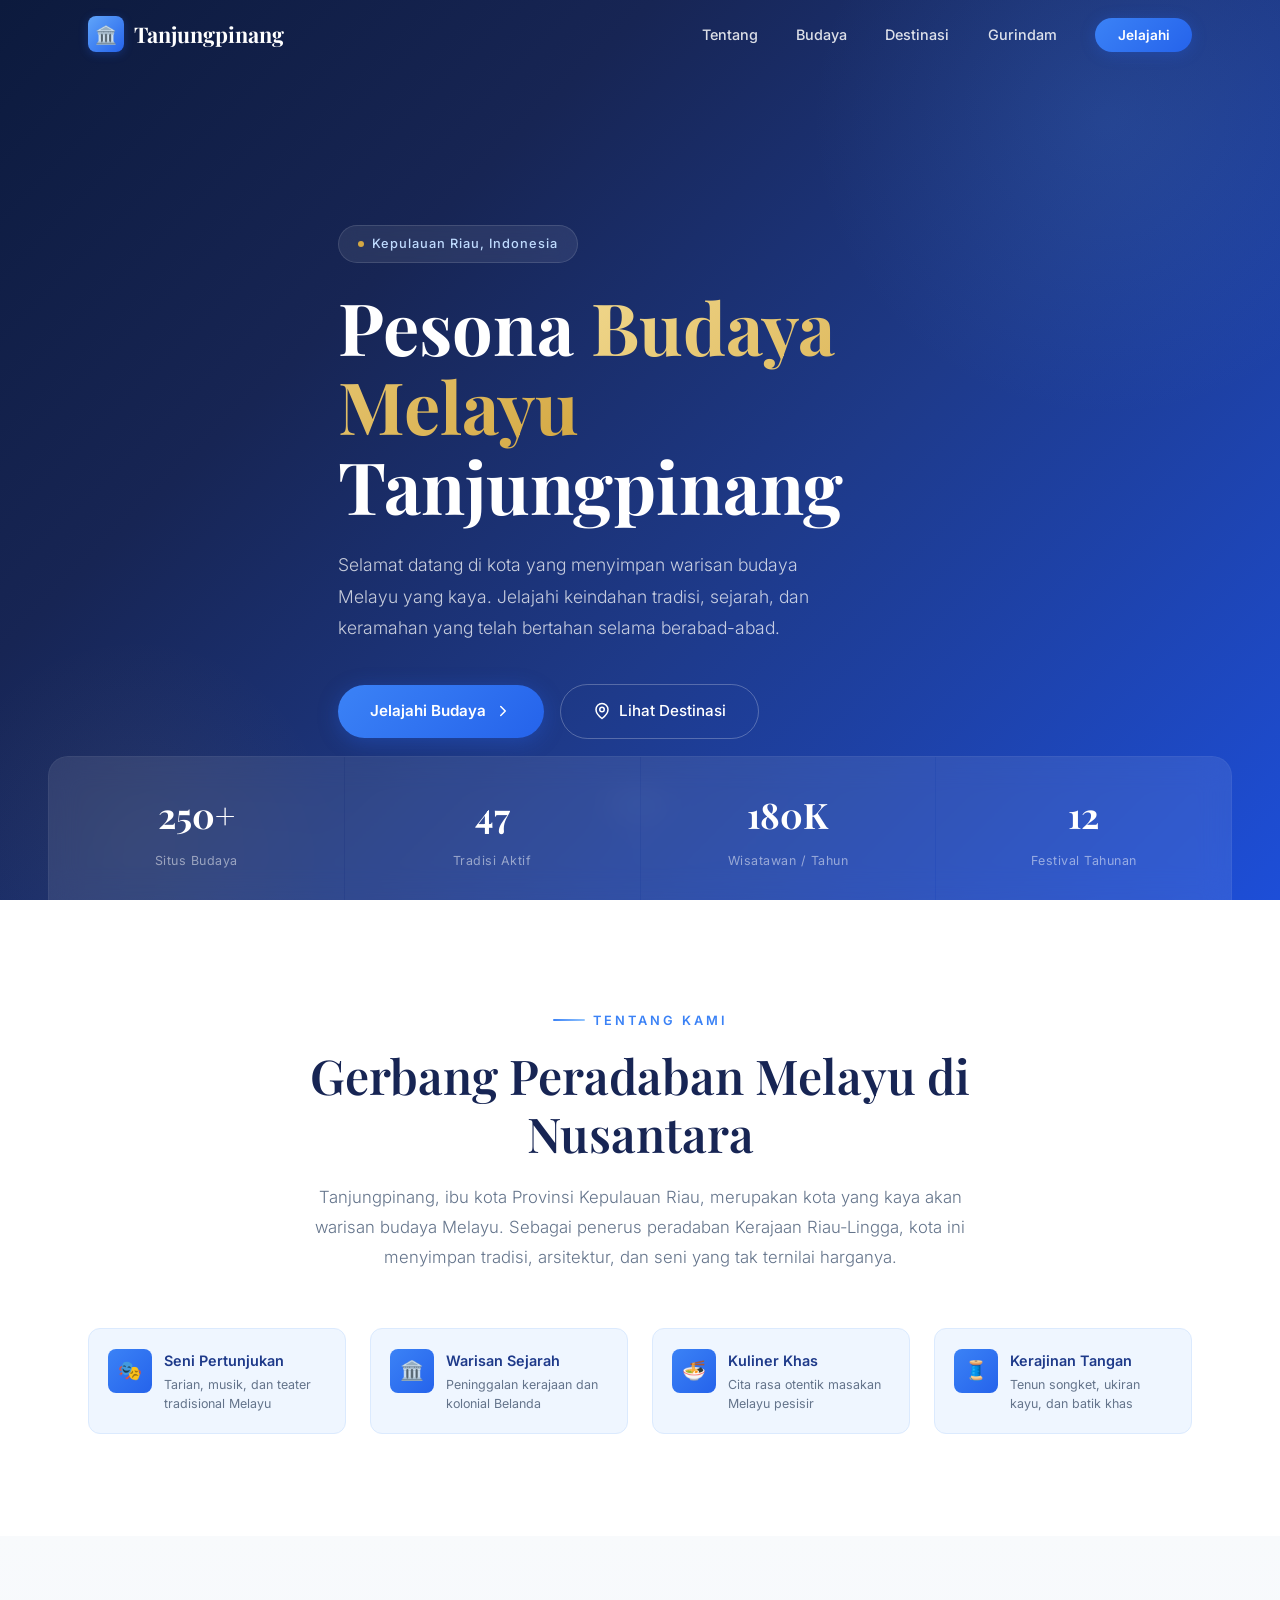
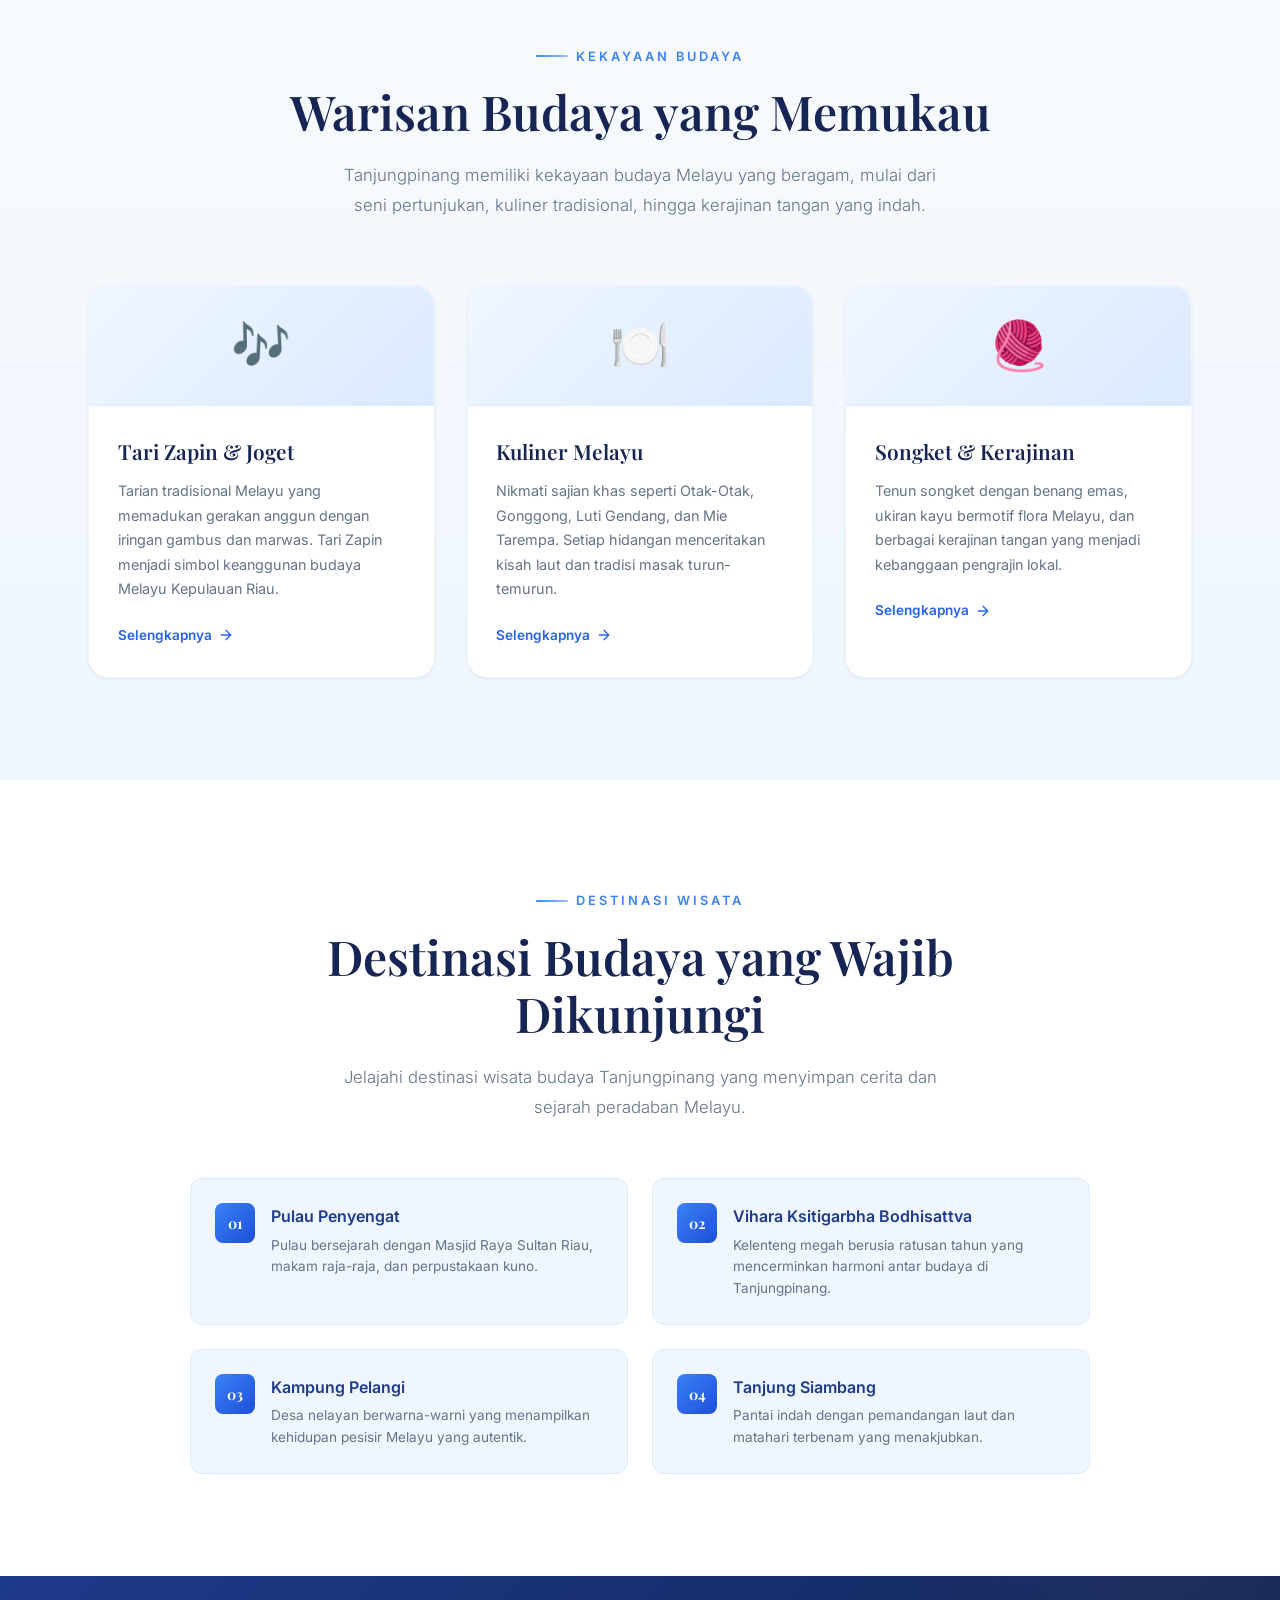
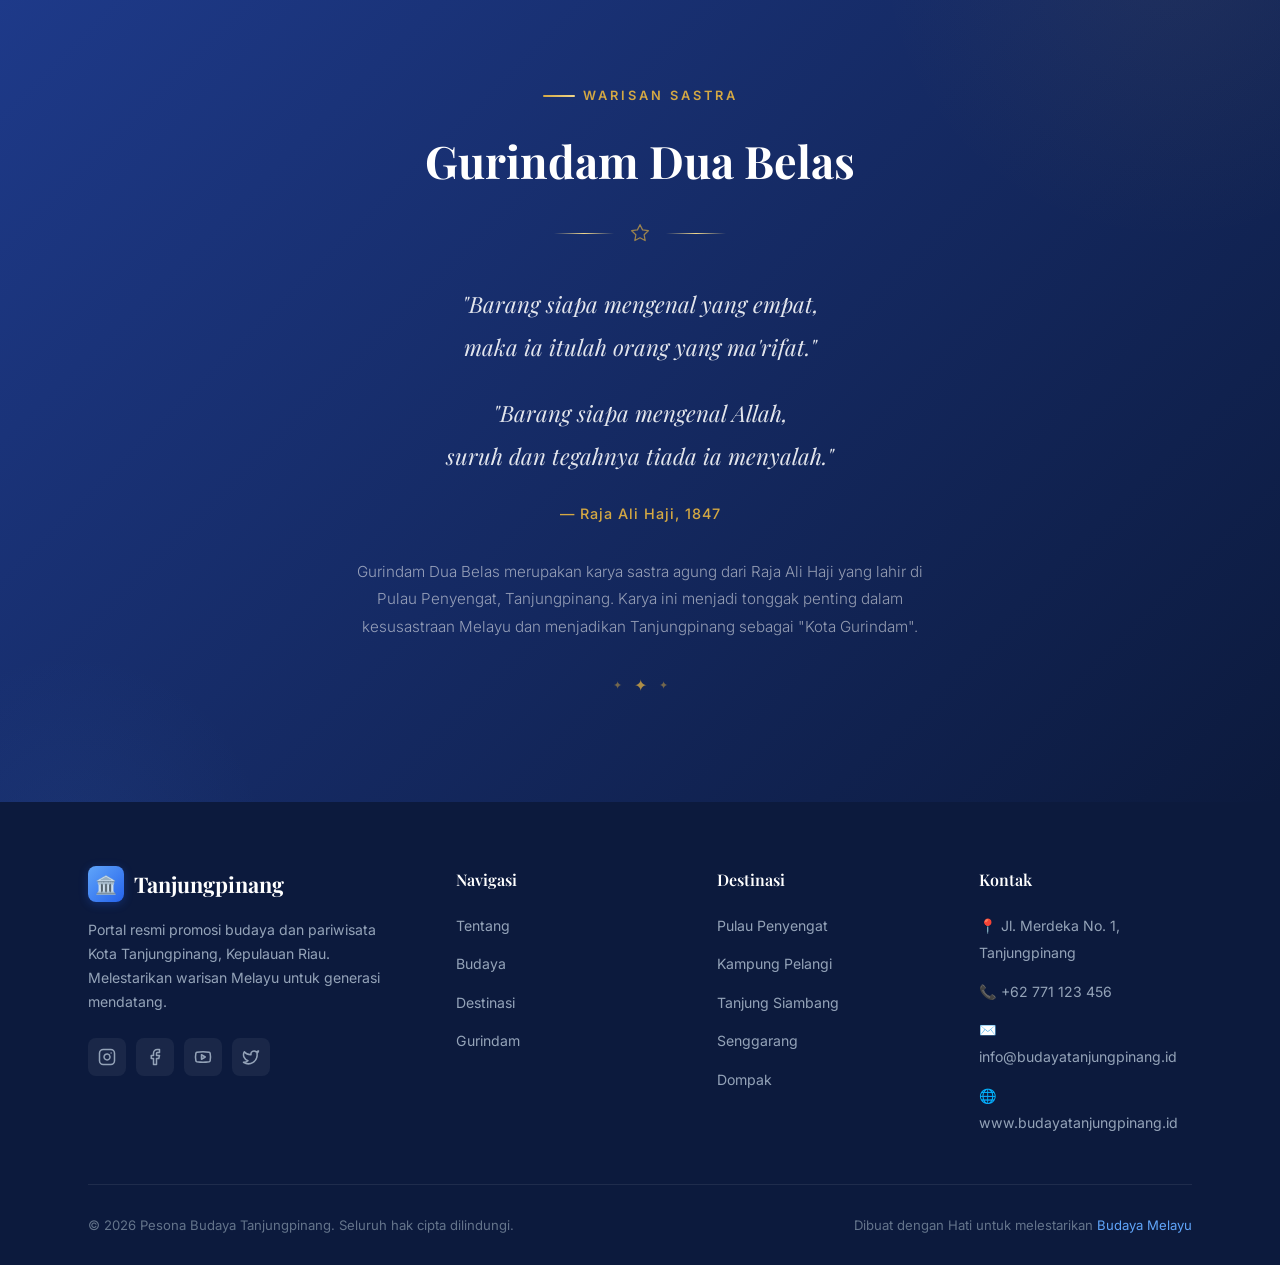
==== commit a253cff3: "Perubahan tata letak" ====
--- a/index.html
+++ b/index.html
@@ -10,7 +10,7 @@
 </head>
 <body>
 
-  <!-- ========== NAVIGATION ========== -->
+  <!-- ========== Section Navigasi ========== -->
   <nav class="navbar" id="navbar">
     <div class="container">
       <a href="#" class="nav-logo">
@@ -32,7 +32,7 @@
     </div>
   </nav>
 
-  <!-- ========== HERO ========== -->
+  <!-- ========== Section Hero ========== -->
   <section class="hero" id="hero">
     <div class="hero-overlay"></div>
 
@@ -85,7 +85,7 @@
     </div>
   </section>
 
-  <!-- ========== ABOUT ========== -->
+  <!-- ========== Section Tentang ========== -->
   <section class="about" id="tentang">
     <div class="container">
       <div class="about-centered reveal">
@@ -130,7 +130,7 @@
     </div>
   </section>
 
-  <!-- ========== CULTURE ========== -->
+  <!-- ========== Section Budaya ========== -->
   <section class="culture" id="budaya">
     <div class="container">
       <div class="culture-header reveal">
@@ -200,7 +200,7 @@
     </div>
   </section>
 
-  <!-- ========== DESTINATIONS ========== -->
+  <!-- ========== Section Destinasi ========== -->
   <section class="destinations" id="destinasi">
     <div class="container">
       <div class="dest-header reveal">
@@ -244,7 +244,7 @@
     </div>
   </section>
 
-  <!-- ========== GURINDAM ========== -->
+  <!-- ========== Section Gurindam ========== -->
   <section class="gurindam" id="gurindam">
     <div class="container">
       <div class="gurindam-content reveal-scale">
@@ -274,7 +274,7 @@
     </div>
   </section>
 
-  <!-- ========== FOOTER ========== -->
+  <!-- ========== Section Footer ========== -->
   <footer class="footer">
     <div class="container">
       <div class="footer-grid">
@@ -334,7 +334,7 @@
       <div class="footer-bottom">
         <span>&copy; 2026 Pesona Budaya Tanjungpinang. Seluruh hak cipta dilindungi.</span>
         <span>
-          Dibuat dengan ❤️ untuk melestarikan <a href="#">Budaya Melayu</a>
+          Dibuat dengan Hati untuk melestarikan <a href="#">Budaya Melayu</a>
         </span>
       </div>
     </div>
--- a/style.css
+++ b/style.css
@@ -1,12 +1,9 @@
-/* ============================================
-   TANJUNGPINANG BUDAYA - Design System
-   Theme: Blue Minimalist Elegant (Clean / No Images)
-   ============================================ */
-
-/* ---------- Google Fonts ---------- */
+
+
+/* Google Fonts (Playfair Display untuk judul, Inter untuk isi teksnya) */
 @import url('https://fonts.googleapis.com/css2?family=Playfair+Display:ital,wght@0,400;0,500;0,600;0,700;1,400;1,500&family=Inter:wght@300;400;500;600;700&display=swap');
 
-/* ---------- CSS Custom Properties ---------- */
+/* CSS Custom Properties */
 :root {
   /* Primary Blues */
   --blue-50: #eff6ff;
@@ -182,9 +179,7 @@
   transform: translateY(0);
 }
 
-/* ============================================
-   NAVIGATION
-   ============================================ */
+/* Navigasi */
 .navbar {
   position: fixed;
   top: 0;
@@ -323,9 +318,7 @@
   background: var(--gray-700);
 }
 
-/* ============================================
-   HERO SECTION (Pure Gradient — No Image)
-   ============================================ */
+/* HERO SECTION (Pure Gradient — No Image)*/
 .hero {
   position: relative;
   min-height: 100vh;
@@ -563,9 +556,7 @@
   letter-spacing: 0.5px;
 }
 
-/* ============================================
-   ABOUT SECTION (Full-width text, no image)
-   ============================================ */
+/* Tentang Full-width text, no image */
 .about {
   padding: var(--section-padding) 0;
   background: var(--white);
@@ -630,9 +621,7 @@
   line-height: 1.5;
 }
 
-/* ============================================
-   BUDAYA / CULTURE SECTION (Icon cards, no images)
-   ============================================ */
+/*Budaya Icon cards, no images*/
 .culture {
   padding: var(--section-padding) 0;
   background: linear-gradient(180deg, var(--off-white) 0%, var(--blue-50) 100%);
@@ -724,9 +713,7 @@
   transform: translateX(3px);
 }
 
-/* ============================================
-   DESTINATIONS SECTION (Text-only layout)
-   ============================================ */
+/* Section Destinasi (Text-only layout) */
 .destinations {
   padding: var(--section-padding) 0;
   background: var(--white);
@@ -797,9 +784,7 @@
   line-height: 1.6;
 }
 
-/* ============================================
-   GURINDAM SECTION
-   ============================================ */
+/* Section Gurindam */
 .gurindam {
   padding: var(--section-padding) 0;
   background: linear-gradient(135deg, var(--blue-800) 0%, var(--blue-950) 100%);
@@ -926,9 +911,7 @@
   opacity: 0.8;
 }
 
-/* ============================================
-   FOOTER
-   ============================================ */
+/* Footer */
 .footer {
   background: var(--blue-950);
   color: var(--gray-300);
@@ -1021,9 +1004,7 @@
   color: var(--blue-300);
 }
 
-/* ============================================
-   RESPONSIVE
-   ============================================ */
+/* Responsive */
 @media (max-width: 1024px) {
   .hero-stats-inner {
     grid-template-columns: repeat(2, 1fr);
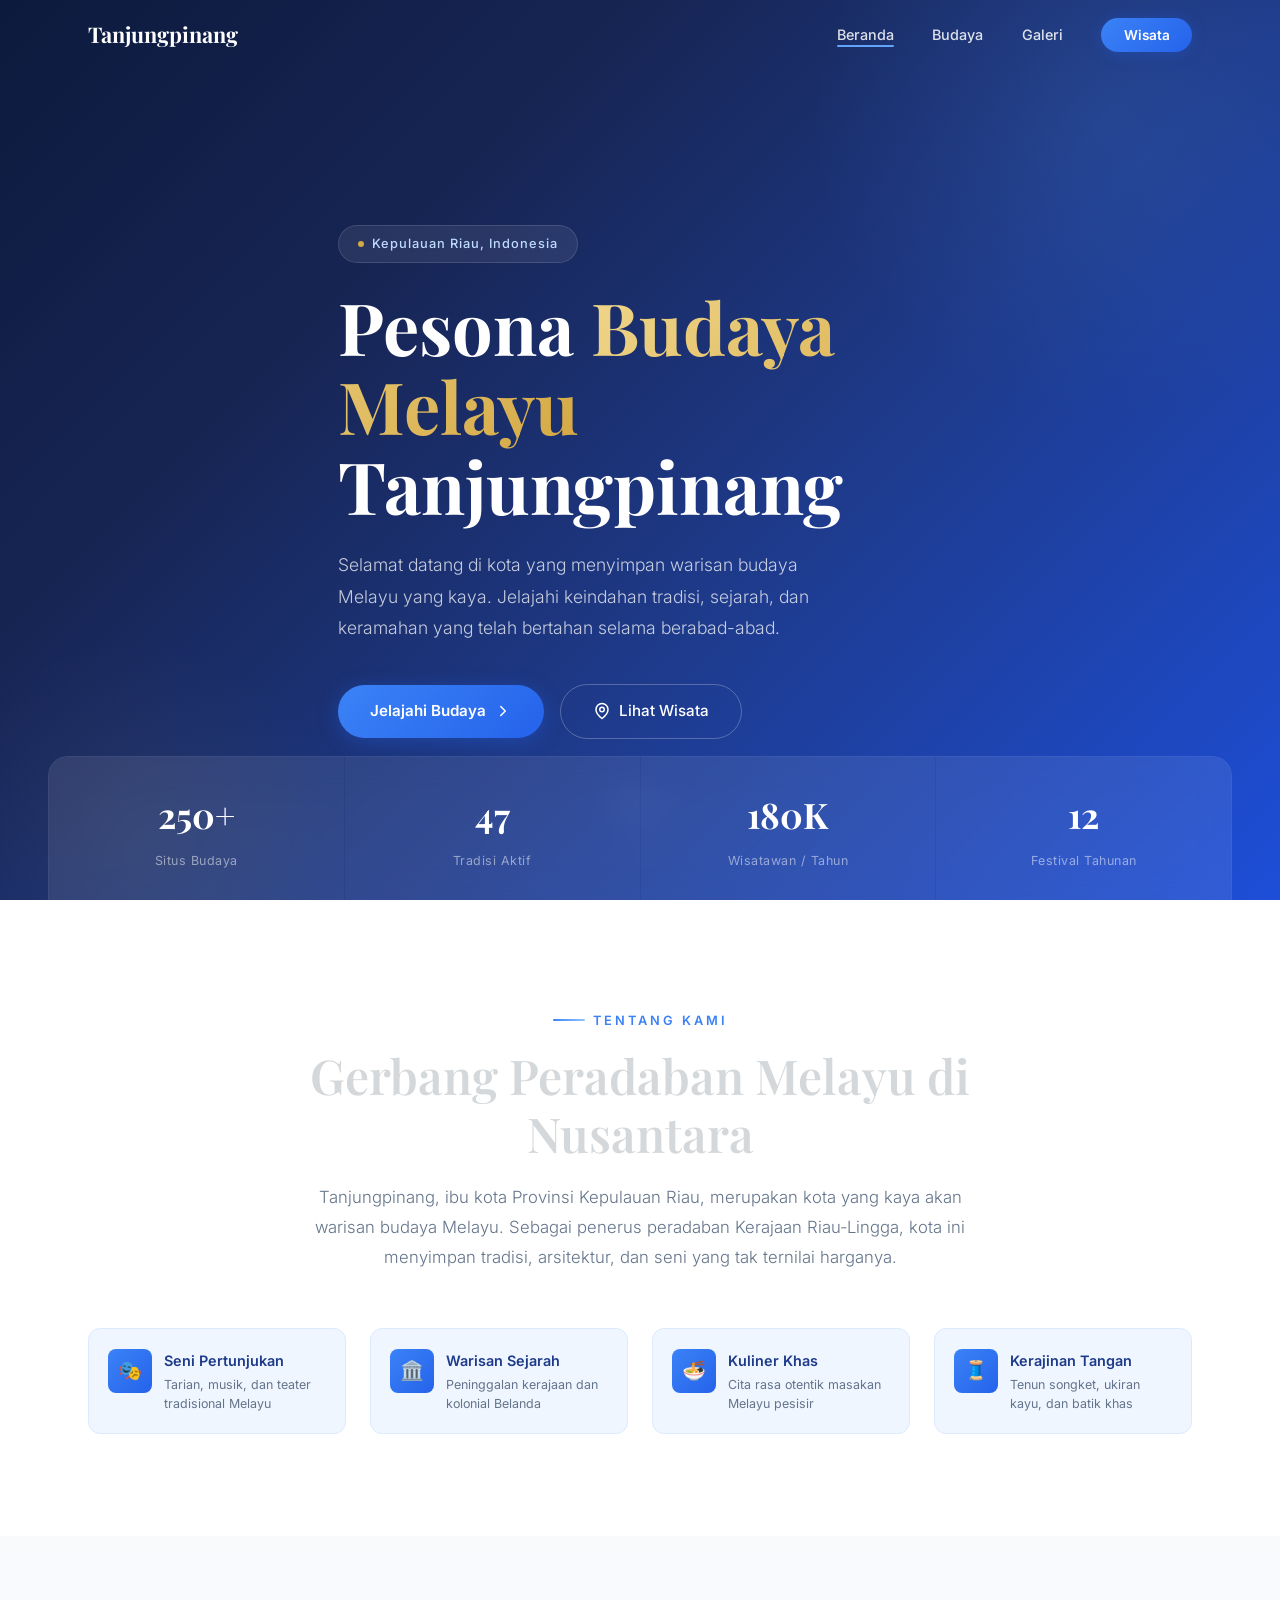
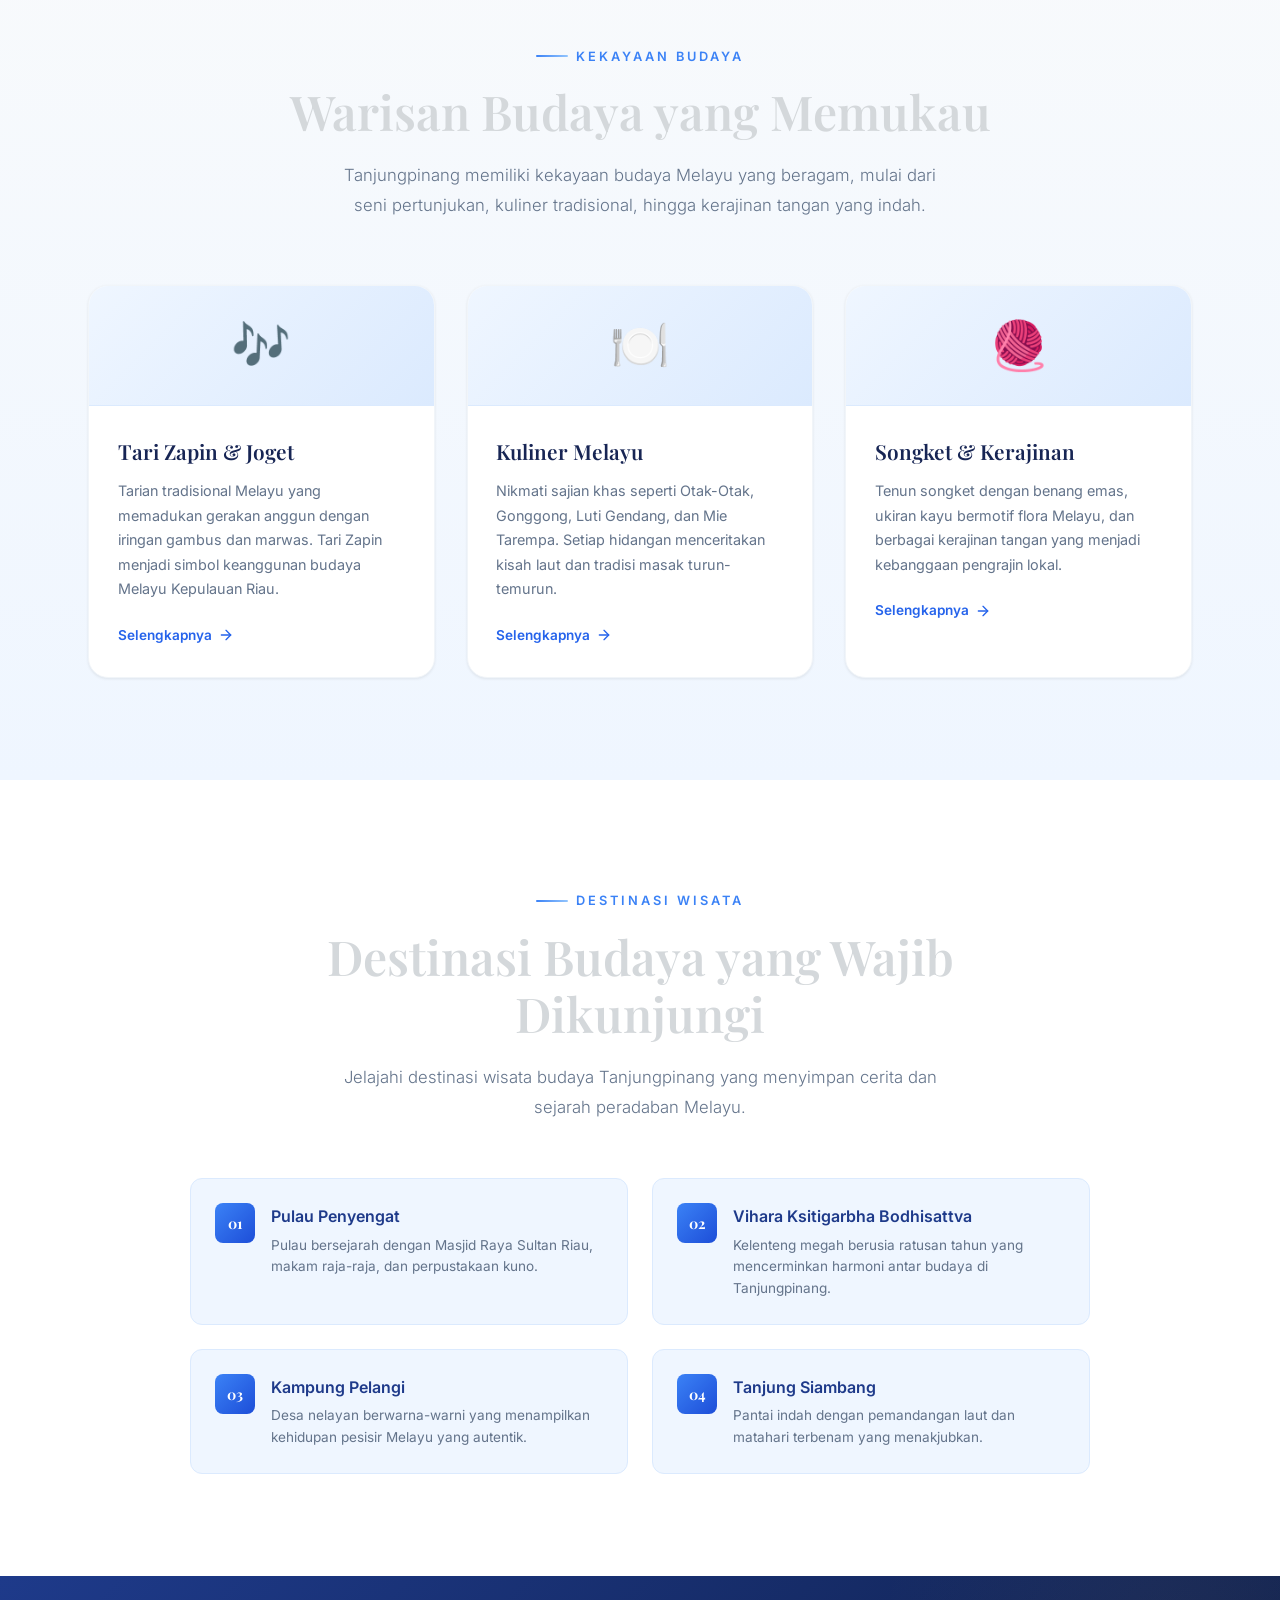
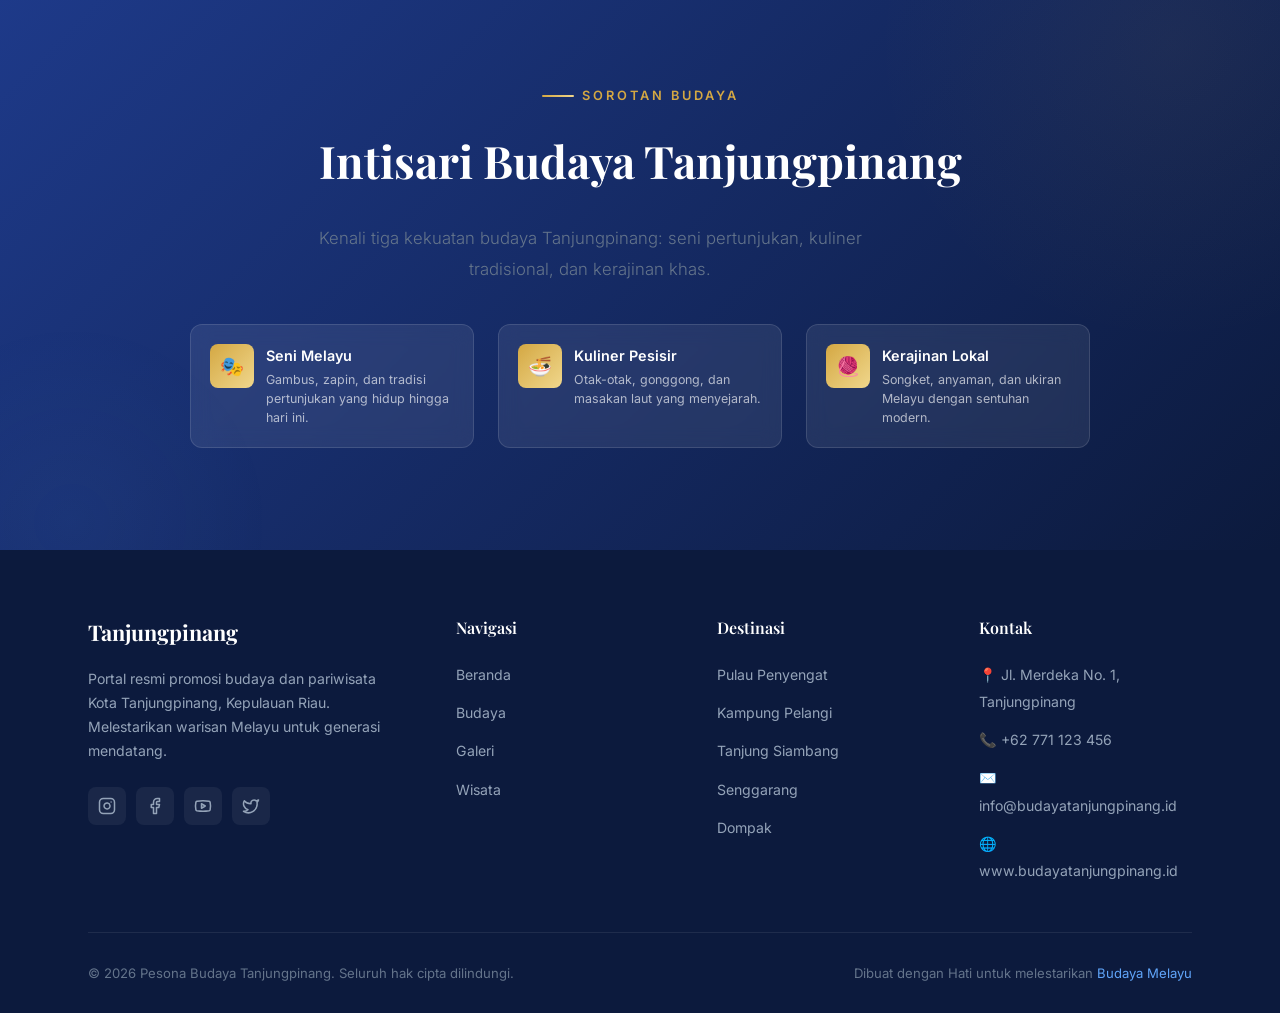
==== commit daf34f46: "Menambahkan Desain terbaru" ====
--- a/index.html
+++ b/index.html
@@ -13,16 +13,14 @@
   <!-- ========== Section Navigasi ========== -->
   <nav class="navbar" id="navbar">
     <div class="container">
-      <a href="#" class="nav-logo">
-        <div class="nav-logo-icon">🏛️</div>
+      <a href="index.html" class="nav-logo">
         <span>Tanjungpinang</span>
       </a>
       <ul class="nav-links" id="nav-links">
-        <li><a href="#tentang">Tentang</a></li>
-        <li><a href="#budaya">Budaya</a></li>
-        <li><a href="#destinasi">Destinasi</a></li>
-        <li><a href="#gurindam">Gurindam</a></li>
-        <li><a href="#budaya" class="nav-cta">Jelajahi</a></li>
+        <li><a href="index.html" class="active">Beranda</a></li>
+        <li><a href="budaya.html">Budaya</a></li>
+        <li><a href="galeri.html">Galeri</a></li>
+        <li><a href="wisata.html" class="nav-cta">Wisata</a></li>
       </ul>
       <button class="nav-toggle" id="nav-toggle" aria-label="Toggle menu">
         <span></span>
@@ -47,13 +45,13 @@
         Jelajahi keindahan tradisi, sejarah, dan keramahan yang telah bertahan selama berabad-abad.
       </p>
       <div class="hero-actions">
-        <a href="#budaya" class="btn-primary">
+        <a href="budaya.html" class="btn-primary">
           Jelajahi Budaya
           <svg xmlns="http://www.w3.org/2000/svg" width="18" height="18" viewBox="0 0 24 24" fill="none" stroke="currentColor" stroke-width="2" stroke-linecap="round" stroke-linejoin="round"><path d="m9 18 6-6-6-6"/></svg>
         </a>
-        <a href="#destinasi" class="btn-outline">
+        <a href="wisata.html" class="btn-outline">
           <svg xmlns="http://www.w3.org/2000/svg" width="18" height="18" viewBox="0 0 24 24" fill="none" stroke="currentColor" stroke-width="2" stroke-linecap="round" stroke-linejoin="round"><path d="M20 10c0 6-8 12-8 12s-8-6-8-12a8 8 0 0 1 16 0Z"/><circle cx="12" cy="10" r="3"/></svg>
-          Lihat Destinasi
+          Lihat Wisata
         </a>
       </div>
     </div>
@@ -244,31 +242,38 @@
     </div>
   </section>
 
-  <!-- ========== Section Gurindam ========== -->
+  <!-- ========== Section Sorotan Budaya ========== -->
   <section class="gurindam" id="gurindam">
     <div class="container">
       <div class="gurindam-content reveal-scale">
-        <span class="section-label gurindam-label">Warisan Sastra</span>
-        <h2 class="gurindam-title">Gurindam Dua Belas</h2>
-        <div class="gurindam-divider">
-          <span></span>
-          <svg xmlns="http://www.w3.org/2000/svg" width="20" height="20" viewBox="0 0 24 24" fill="none" stroke="currentColor" stroke-width="1.5" stroke-linecap="round" stroke-linejoin="round"><path d="M12 2 L15.09 8.26 22 9.27 17 14.14 18.18 21.02 12 17.77 5.82 21.02 7 14.14 2 9.27 8.91 8.26 12 2z"/></svg>
-          <span></span>
-        </div>
-        <blockquote class="gurindam-verse">
-          <p>"Barang siapa mengenal yang empat,<br>maka ia itulah orang yang ma'rifat."</p>
-          <p>"Barang siapa mengenal Allah,<br>suruh dan tegahnya tiada ia menyalah."</p>
-        </blockquote>
-        <cite class="gurindam-author">— Raja Ali Haji, 1847</cite>
-        <p class="gurindam-desc">
-          Gurindam Dua Belas merupakan karya sastra agung dari Raja Ali Haji yang lahir di Pulau Penyengat, 
-          Tanjungpinang. Karya ini menjadi tonggak penting dalam kesusastraan Melayu dan menjadikan 
-          Tanjungpinang sebagai "Kota Gurindam".
+        <span class="section-label gurindam-label">Sorotan Budaya</span>
+        <h2 class="gurindam-title">Intisari Budaya Tanjungpinang</h2>
+        <p class="section-subtitle">
+          Kenali tiga kekuatan budaya Tanjungpinang: seni pertunjukan, kuliner tradisional, dan kerajinan khas.
         </p>
-        <div class="gurindam-ornament">
-          <span>✦</span>
-          <span>✦</span>
-          <span>✦</span>
+      </div>
+
+      <div class="about-features stagger-children">
+        <div class="about-feature reveal-scale">
+          <div class="about-feature-icon">🎭</div>
+          <div>
+            <h4>Seni Melayu</h4>
+            <p>Gambus, zapin, dan tradisi pertunjukan yang hidup hingga hari ini.</p>
+          </div>
+        </div>
+        <div class="about-feature reveal-scale">
+          <div class="about-feature-icon">🍜</div>
+          <div>
+            <h4>Kuliner Pesisir</h4>
+            <p>Otak-otak, gonggong, dan masakan laut yang menyejarah.</p>
+          </div>
+        </div>
+        <div class="about-feature reveal-scale">
+          <div class="about-feature-icon">🧶</div>
+          <div>
+            <h4>Kerajinan Lokal</h4>
+            <p>Songket, anyaman, dan ukiran Melayu dengan sentuhan modern.</p>
+          </div>
         </div>
       </div>
     </div>
@@ -279,8 +284,7 @@
     <div class="container">
       <div class="footer-grid">
         <div class="footer-brand">
-          <a href="#" class="nav-logo">
-            <div class="nav-logo-icon">🏛️</div>
+          <a href="index.html" class="nav-logo">
             <span>Tanjungpinang</span>
           </a>
           <p>
@@ -305,10 +309,10 @@
         <div class="footer-col">
           <h4>Navigasi</h4>
           <ul>
-            <li><a href="#tentang">Tentang</a></li>
-            <li><a href="#budaya">Budaya</a></li>
-            <li><a href="#destinasi">Destinasi</a></li>
-            <li><a href="#gurindam">Gurindam</a></li>
+            <li><a href="index.html">Beranda</a></li>
+            <li><a href="budaya.html">Budaya</a></li>
+            <li><a href="galeri.html">Galeri</a></li>
+            <li><a href="wisata.html">Wisata</a></li>
           </ul>
         </div>
         <div class="footer-col">
--- a/style.css
+++ b/style.css
@@ -126,7 +126,7 @@
   font-family: var(--font-display);
   font-size: clamp(2rem, 4vw, 3rem);
   font-weight: 600;
-  color: var(--blue-900);
+  color: rgb(212, 216, 219);
   line-height: 1.2;
   margin-bottom: 1.2rem;
 }
@@ -1103,4 +1103,174 @@
   .btn-outline {
     justify-content: center;
   }
-}+}
+
+/* ---------- Page-specific sections ---------- */
+.gallery-grid {
+  display: grid;
+  grid-template-columns: repeat(3, minmax(200px, 1fr));
+  gap: 1.5rem;
+  margin-top: 2rem;
+}
+
+.gallery-card {
+  background: var(--white);
+  border-radius: var(--radius-lg);
+  padding: 1.6rem;
+  box-shadow: var(--shadow-sm);
+  border: 1px solid var(--gray-100);
+  transition: transform 0.3s var(--ease-smooth), box-shadow 0.3s;
+  display: flex;
+  flex-direction: column;
+  gap: 1rem;
+}
+
+.gallery-card:hover {
+  transform: translateY(-5px);
+  box-shadow: var(--shadow-md);
+}
+
+.gallery-card-image {
+  width: 100%;
+  aspect-ratio: 4 / 3;
+  display: flex;
+  align-items: center;
+  justify-content: center;
+  font-size: 2.2rem;
+  border-radius: var(--radius-md);
+  background: var(--blue-50);
+}
+
+.gurindam-slider-wrapper {
+  position: relative;
+  margin-top: 2.5rem;
+}
+
+.gurindam-slider-wrapper::before,
+.gurindam-slider-wrapper::after {
+  display: none;
+}
+
+.gurindam-slider {
+  display: grid;
+  grid-auto-columns: min(320px, 85vw);
+  grid-auto-flow: column;
+  gap: 1.25rem;
+  overflow-x: auto;
+  padding: 1rem 0 1rem 0;
+  -webkit-overflow-scrolling: touch;
+  scrollbar-width: none;
+  -ms-overflow-style: none;
+  cursor: grab;
+}
+
+.gurindam-slider.dragging {
+  cursor: grabbing;
+  user-select: none;
+}
+
+.gurindam-slider::-webkit-scrollbar {
+  display: none;
+}
+
+.gurindam-card {
+  min-width: 320px;
+  background: rgba(255, 255, 255, 0.06);
+  backdrop-filter: blur(12px);
+  -webkit-backdrop-filter: blur(12px);
+  border-radius: var(--radius-lg);
+  padding: 2rem;
+  border: 1px solid rgba(255, 255, 255, 0.1);
+  border-top: 3px solid;
+  border-image: linear-gradient(90deg, var(--gold), var(--gold-light)) 1;
+  border-image-slice: 1;
+  position: relative;
+  transition: transform 0.3s var(--ease-smooth), background 0.3s, box-shadow 0.3s;
+}
+
+.gurindam-card:hover {
+  background: rgba(255, 255, 255, 0.1);
+  transform: translateY(-4px);
+  box-shadow: 0 8px 32px rgba(212, 168, 67, 0.12);
+}
+
+.gurindam-card h3 {
+  margin-bottom: 0.75rem;
+  font-size: 1.1rem;
+  font-family: var(--font-display);
+  font-weight: 600;
+  color: var(--gold-light);
+  letter-spacing: 0.5px;
+}
+
+.gurindam-card p {
+  font-family: var(--font-display);
+  font-style: italic;
+  color: rgba(255, 255, 255, 0.8);
+  line-height: 1.9;
+  font-size: 0.95rem;
+}
+
+.hero.culture-hero {
+  min-height: 55vh;
+  padding-top: 7rem;
+  align-items: center;
+  background: linear-gradient(135deg, rgba(14, 75, 205, 0.95), rgba(22, 82, 130, 0.95));
+}
+
+.hero.culture-hero .hero-desc,
+.hero.culture-hero .hero-badge {
+  color: rgba(255, 255, 255, 0.92);
+}
+
+.navbar.scrolled .nav-logo,
+.navbar.scrolled .nav-links a {
+  color: var(--gray-700);
+}
+
+@media (max-width: 1024px) {
+  .gallery-grid {
+    grid-template-columns: repeat(2, minmax(200px, 1fr));
+  }
+}
+
+@media (max-width: 768px) {
+  .gallery-grid {
+    grid-template-columns: 1fr;
+  }
+}
+
+/* Sorotan Budaya - 3 kekuatan budaya centered */
+.gurindam .about-features {
+  grid-template-columns: repeat(3, 1fr);
+  max-width: 900px;
+  margin: 2.5rem auto 0;
+}
+
+.gurindam .about-feature {
+  background: rgba(255, 255, 255, 0.08);
+  border: 1px solid rgba(255, 255, 255, 0.12);
+  backdrop-filter: blur(10px);
+}
+
+.gurindam .about-feature:hover {
+  background: rgba(255, 255, 255, 0.14);
+}
+
+.gurindam .about-feature-icon {
+  background: linear-gradient(135deg, var(--gold), var(--gold-light));
+}
+
+.gurindam .about-feature h4 {
+  color: var(--white);
+}
+
+.gurindam .about-feature p {
+  color: rgba(255, 255, 255, 0.65);
+}
+
+@media (max-width: 768px) {
+  .gurindam .about-features {
+    grid-template-columns: 1fr;
+  }
+}
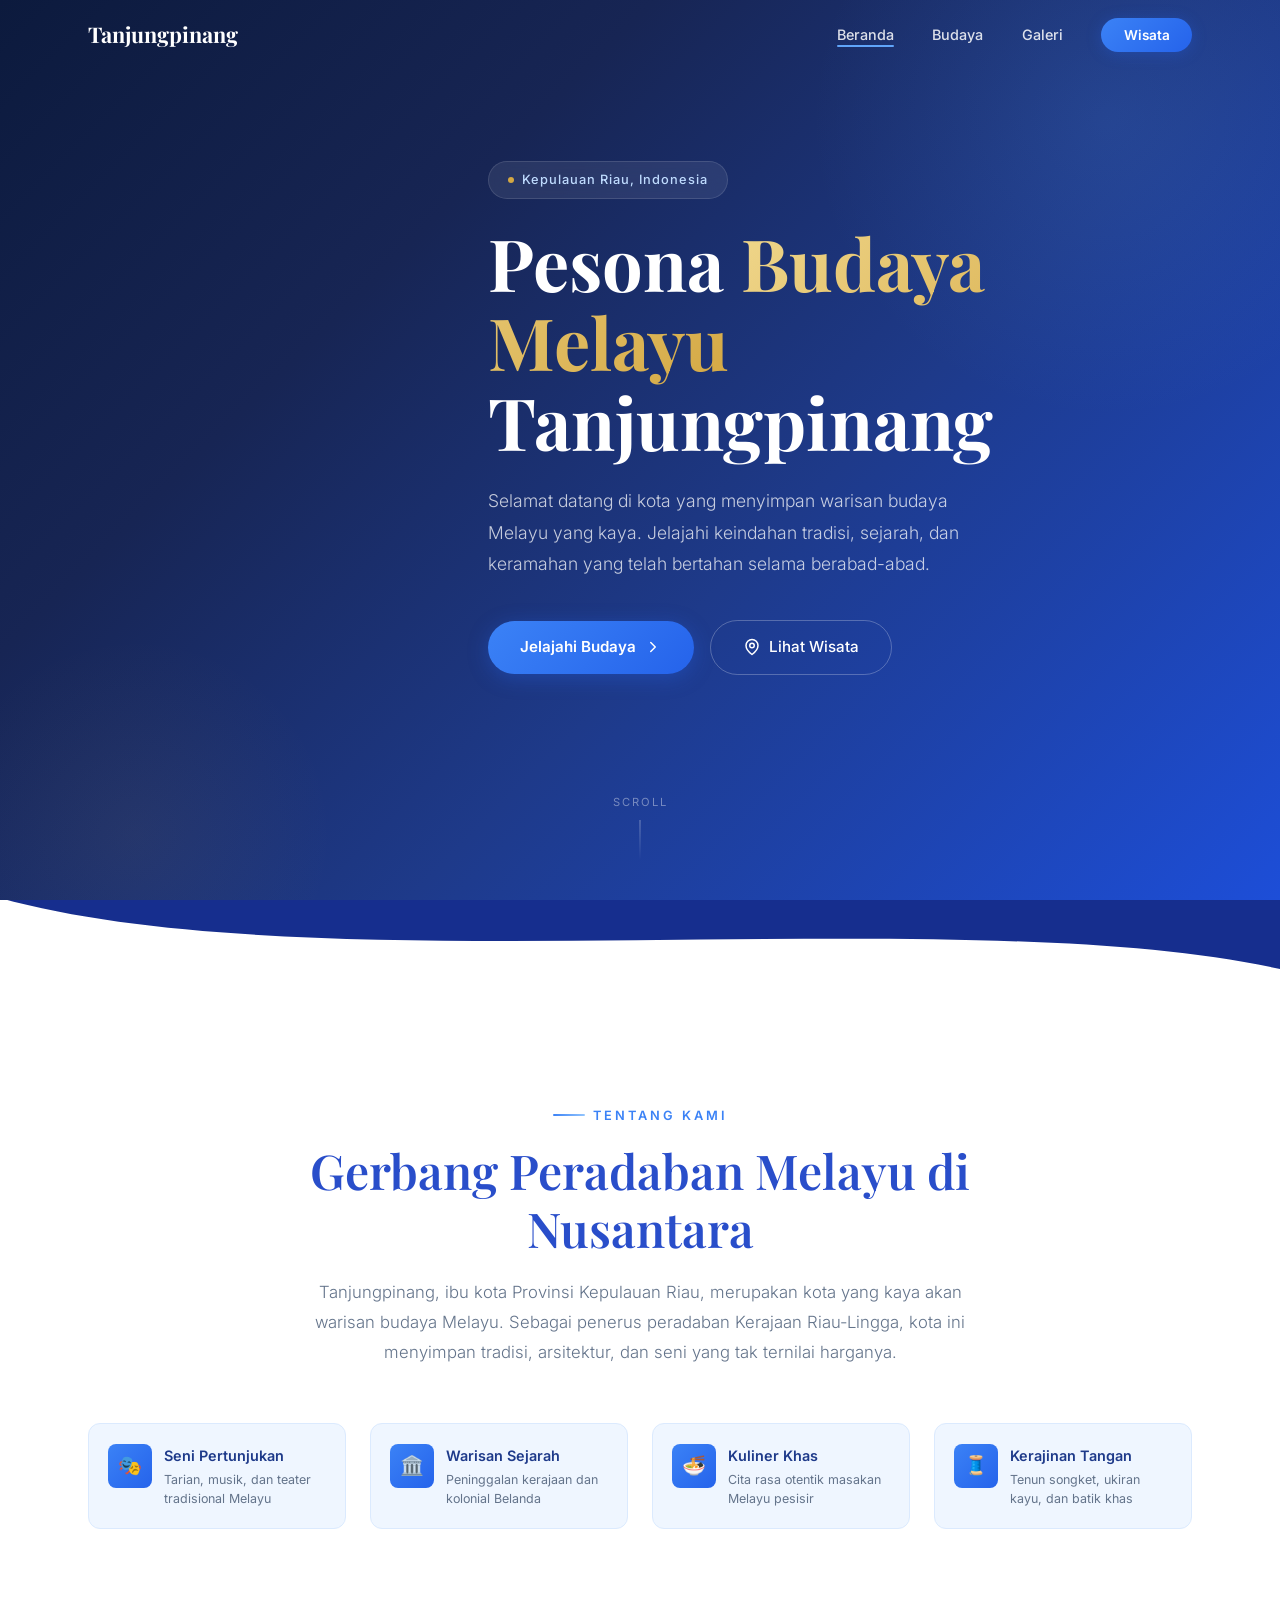
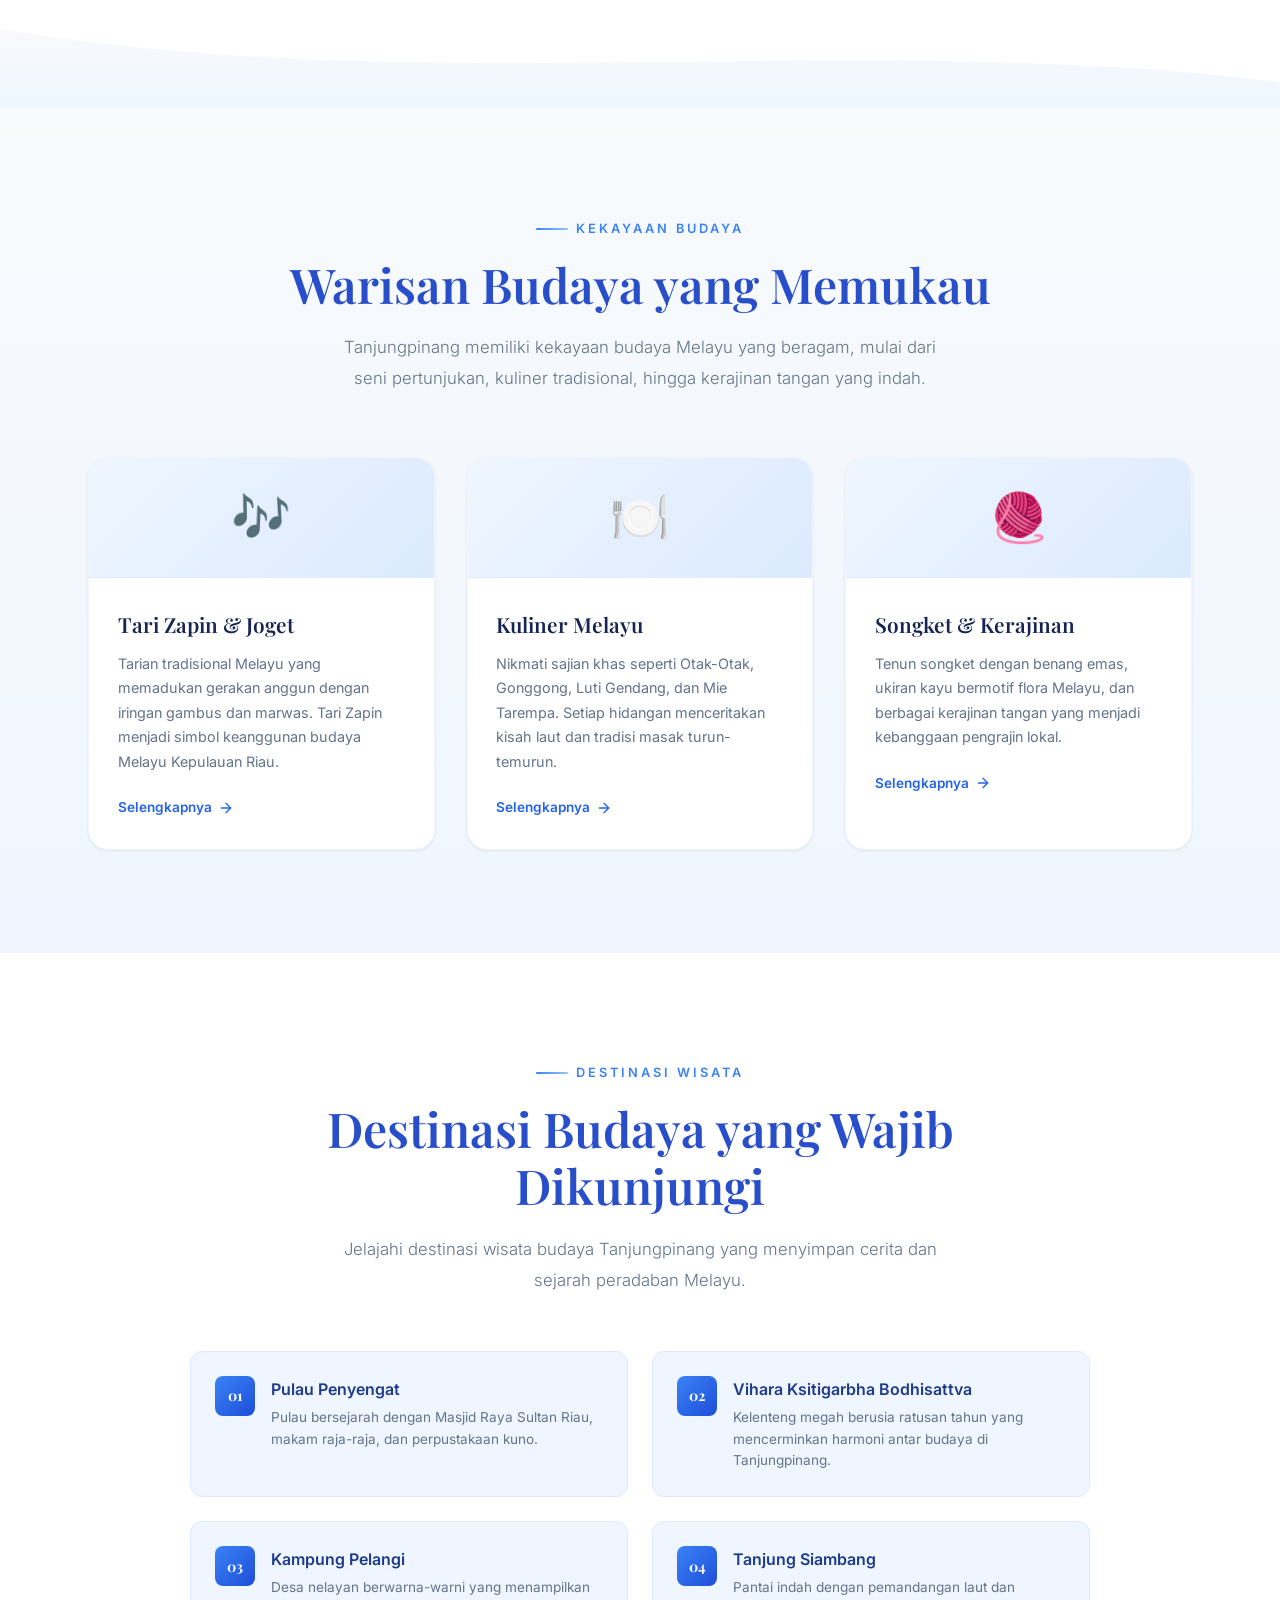
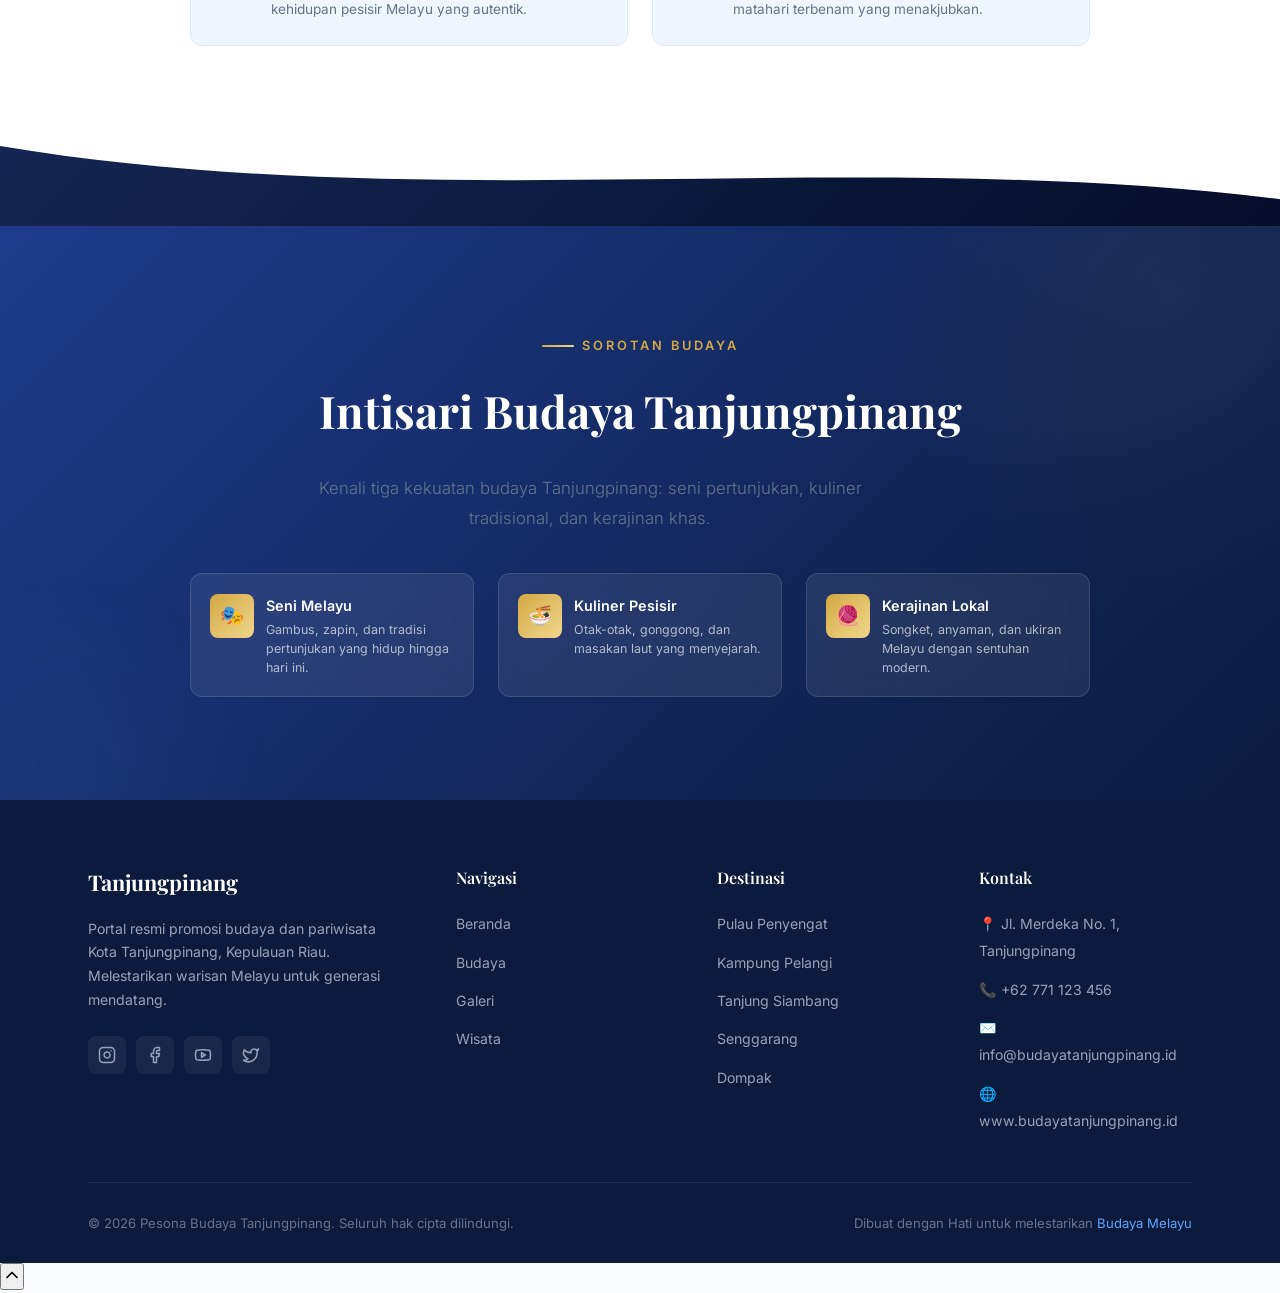
==== commit c56146f2: "Menghilangkan hero section bagian data" ====
--- a/index.html
+++ b/index.html
@@ -9,6 +9,14 @@
   <link rel="stylesheet" href="style.css">
 </head>
 <body>
+
+  <!-- Page Loader -->
+  <div class="page-loader" id="page-loader">
+    <div class="loader-spinner"></div>
+  </div>
+
+  <!-- Scroll Progress Bar -->
+  <div class="scroll-progress" id="scroll-progress"></div>
 
   <!-- ========== Section Navigasi ========== -->
   <nav class="navbar" id="navbar">
@@ -33,6 +41,12 @@
   <!-- ========== Section Hero ========== -->
   <section class="hero" id="hero">
     <div class="hero-overlay"></div>
+    <canvas id="hero-particles"></canvas>
+
+    <!-- Floating Ornaments -->
+    <div class="hero-ornament hero-ornament-1"></div>
+    <div class="hero-ornament hero-ornament-2"></div>
+    <div class="hero-ornament hero-ornament-3"></div>
 
     <div class="container hero-content">
       <div class="hero-badge">
@@ -60,28 +74,14 @@
       <span>Scroll</span>
       <div class="scroll-line"></div>
     </div>
-
-    <div class="hero-stats">
-      <div class="hero-stats-inner">
-        <div class="stat-item">
-          <div class="stat-number" data-count="250" data-suffix="+">0</div>
-          <div class="stat-label">Situs Budaya</div>
-        </div>
-        <div class="stat-item">
-          <div class="stat-number" data-count="47" data-suffix="">0</div>
-          <div class="stat-label">Tradisi Aktif</div>
-        </div>
-        <div class="stat-item">
-          <div class="stat-number" data-count="180" data-suffix="K">0</div>
-          <div class="stat-label">Wisatawan / Tahun</div>
-        </div>
-        <div class="stat-item">
-          <div class="stat-number" data-count="12" data-suffix="">0</div>
-          <div class="stat-label">Festival Tahunan</div>
-        </div>
-      </div>
-    </div>
-  </section>
+  </section>
+
+  <!-- Wave Divider: Hero → About -->
+  <div class="wave-divider" style="background: var(--white); margin-top: -2px;">
+    <svg viewBox="0 0 1440 100" preserveAspectRatio="none" xmlns="http://www.w3.org/2000/svg">
+      <path fill="#162e8e" d="M0,0 C360,100 1080,0 1440,80 L1440,0 L0,0 Z"/>
+    </svg>
+  </div>
 
   <!-- ========== Section Tentang ========== -->
   <section class="about" id="tentang">
@@ -128,6 +128,13 @@
     </div>
   </section>
 
+  <!-- Wave Divider: About → Culture -->
+  <div class="wave-divider" style="background: linear-gradient(180deg, var(--off-white) 0%, var(--blue-50) 100%); margin-top: -2px;">
+    <svg viewBox="0 0 1440 80" preserveAspectRatio="none" xmlns="http://www.w3.org/2000/svg">
+      <path fill="#ffffff" d="M0,0 C480,80 960,0 1440,60 L1440,0 L0,0 Z"/>
+    </svg>
+  </div>
+
   <!-- ========== Section Budaya ========== -->
   <section class="culture" id="budaya">
     <div class="container">
@@ -147,12 +154,12 @@
             <span>🎶</span>
           </div>
           <div class="culture-card-body">
-            <h3>Tari Zapin & Joget</h3>
+            <h3>Tari Zapin &amp; Joget</h3>
             <p>
               Tarian tradisional Melayu yang memadukan gerakan anggun dengan iringan gambus dan marwas. 
               Tari Zapin menjadi simbol keanggunan budaya Melayu Kepulauan Riau.
             </p>
-            <a href="#" class="card-link">
+            <a href="budaya.html" class="card-link">
               Selengkapnya
               <svg xmlns="http://www.w3.org/2000/svg" width="16" height="16" viewBox="0 0 24 24" fill="none" stroke="currentColor" stroke-width="2" stroke-linecap="round" stroke-linejoin="round"><path d="M5 12h14"/><path d="m12 5 7 7-7 7"/></svg>
             </a>
@@ -170,7 +177,7 @@
               Nikmati sajian khas seperti Otak-Otak, Gonggong, Luti Gendang, dan Mie Tarempa. 
               Setiap hidangan menceritakan kisah laut dan tradisi masak turun-temurun.
             </p>
-            <a href="#" class="card-link">
+            <a href="budaya.html" class="card-link">
               Selengkapnya
               <svg xmlns="http://www.w3.org/2000/svg" width="16" height="16" viewBox="0 0 24 24" fill="none" stroke="currentColor" stroke-width="2" stroke-linecap="round" stroke-linejoin="round"><path d="M5 12h14"/><path d="m12 5 7 7-7 7"/></svg>
             </a>
@@ -183,12 +190,12 @@
             <span>🧶</span>
           </div>
           <div class="culture-card-body">
-            <h3>Songket & Kerajinan</h3>
+            <h3>Songket &amp; Kerajinan</h3>
             <p>
               Tenun songket dengan benang emas, ukiran kayu bermotif flora Melayu, dan berbagai 
               kerajinan tangan yang menjadi kebanggaan pengrajin lokal.
             </p>
-            <a href="#" class="card-link">
+            <a href="budaya.html" class="card-link">
               Selengkapnya
               <svg xmlns="http://www.w3.org/2000/svg" width="16" height="16" viewBox="0 0 24 24" fill="none" stroke="currentColor" stroke-width="2" stroke-linecap="round" stroke-linejoin="round"><path d="M5 12h14"/><path d="m12 5 7 7-7 7"/></svg>
             </a>
@@ -241,6 +248,13 @@
       </div>
     </div>
   </section>
+
+  <!-- Wave Divider: Destinations → Gurindam -->
+  <div class="wave-divider" style="background: linear-gradient(135deg, var(--blue-900) 0%, var(--blue-950) 50%, #070d2a 100%); margin-top: -2px;">
+    <svg viewBox="0 0 1440 80" preserveAspectRatio="none" xmlns="http://www.w3.org/2000/svg">
+      <path fill="#ffffff" d="M0,0 C480,80 960,0 1440,60 L1440,0 L0,0 Z"/>
+    </svg>
+  </div>
 
   <!-- ========== Section Sorotan Budaya ========== -->
   <section class="gurindam" id="gurindam">
@@ -344,6 +358,11 @@
     </div>
   </footer>
 
+  <!-- Back to Top Button -->
+  <button class="back-to-top" id="back-to-top" aria-label="Kembali ke atas">
+    <svg xmlns="http://www.w3.org/2000/svg" width="20" height="20" viewBox="0 0 24 24" fill="none" stroke="currentColor" stroke-width="2" stroke-linecap="round" stroke-linejoin="round"><path d="m18 15-6-6-6 6"/></svg>
+  </button>
+
   <script src="script.js"></script>
 </body>
 </html>
--- a/style.css
+++ b/style.css
@@ -126,7 +126,7 @@
   font-family: var(--font-display);
   font-size: clamp(2rem, 4vw, 3rem);
   font-weight: 600;
-  color: rgb(212, 216, 219);
+  color: rgba(38, 76, 201, 0.989);
   line-height: 1.2;
   margin-bottom: 1.2rem;
 }
@@ -367,7 +367,8 @@
   position: relative;
   z-index: 2;
   max-width: 700px;
-  padding-top: 4rem;
+  padding-top: 2rem;
+  padding-bottom: 6rem;
 }
 
 .hero-badge {
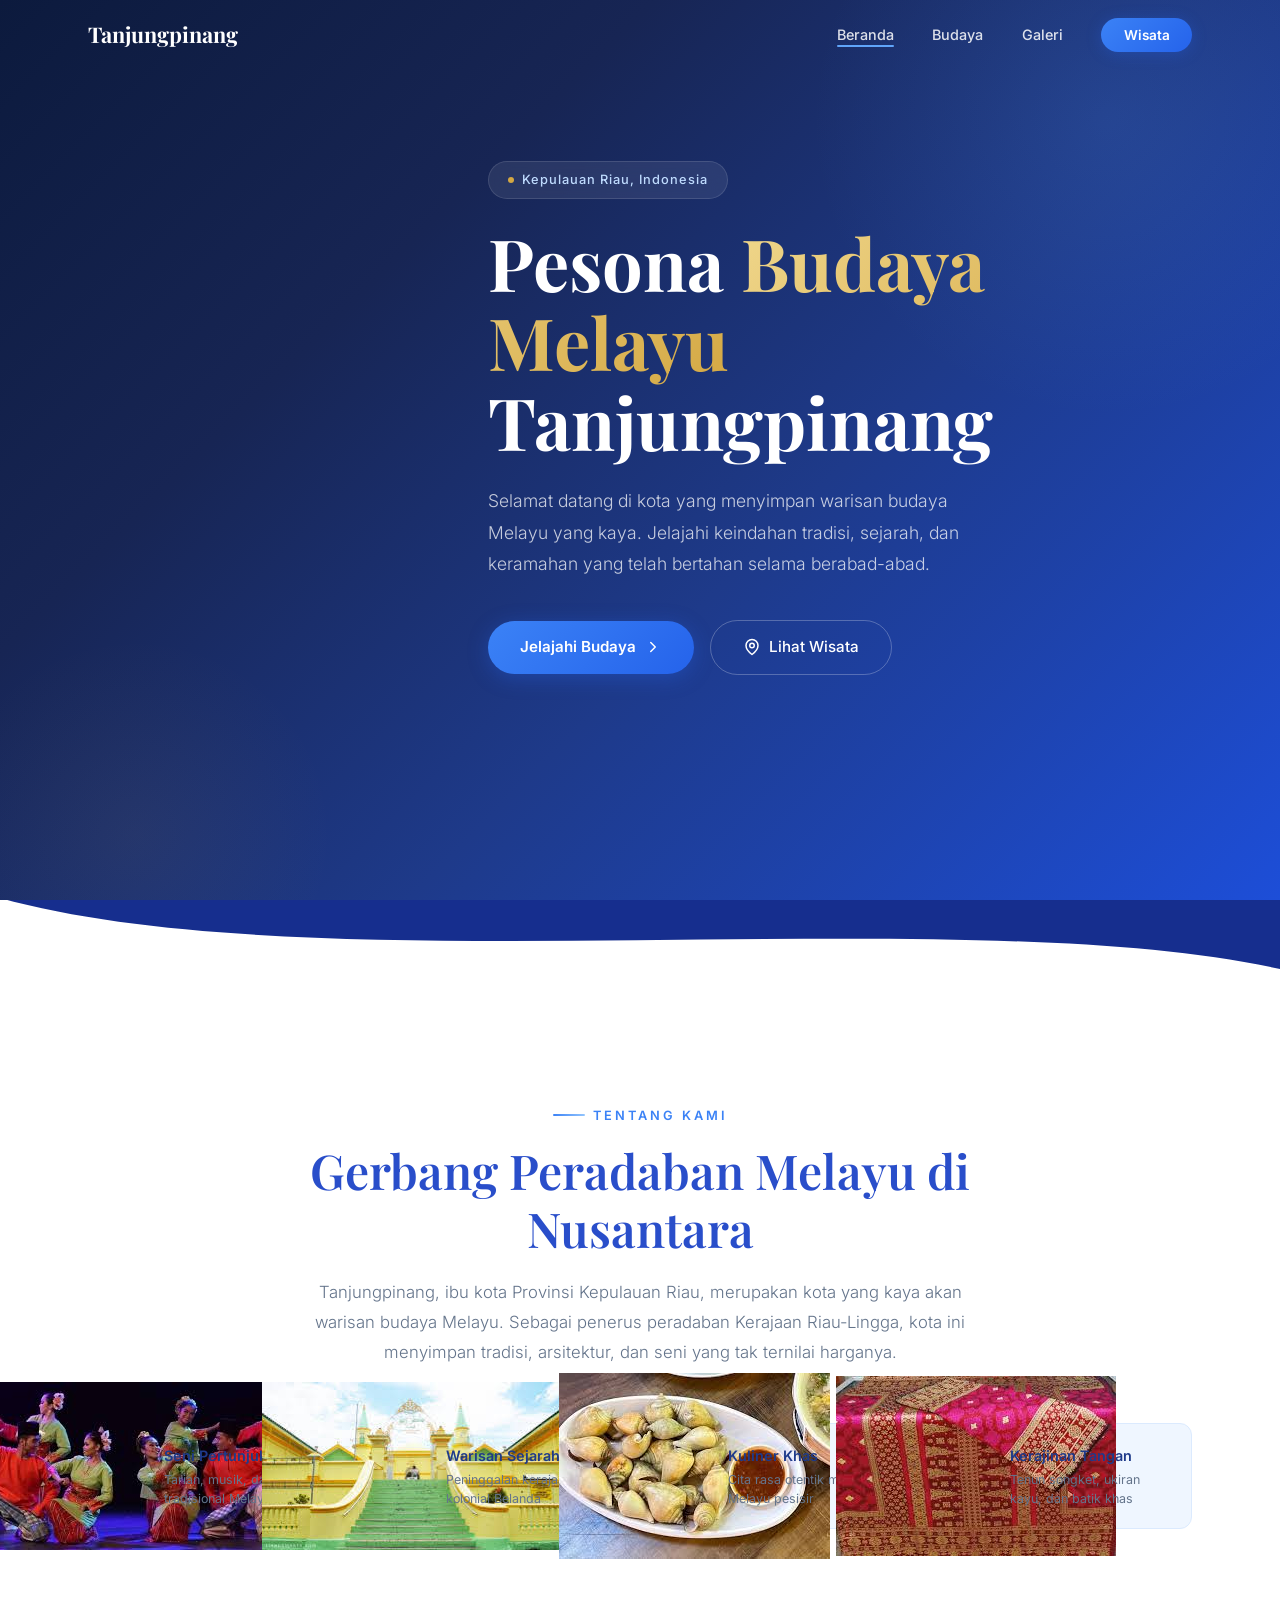
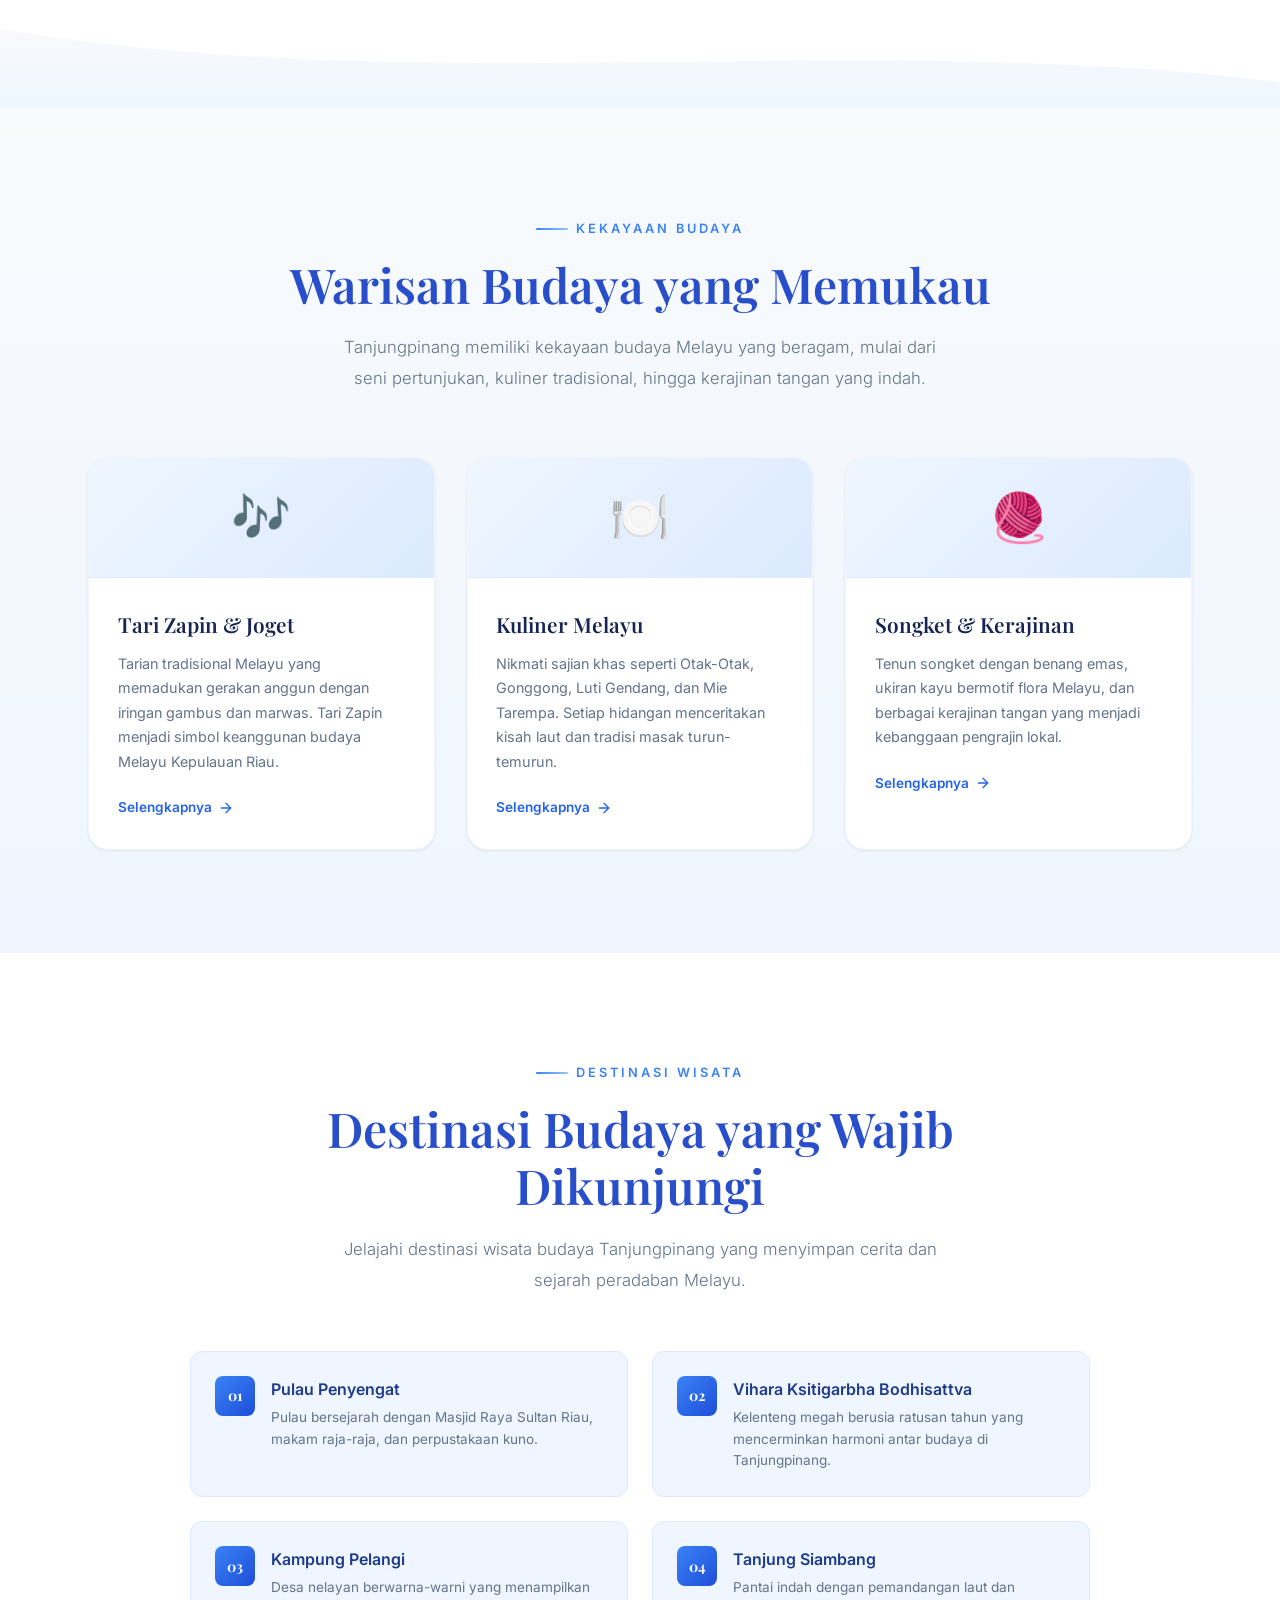
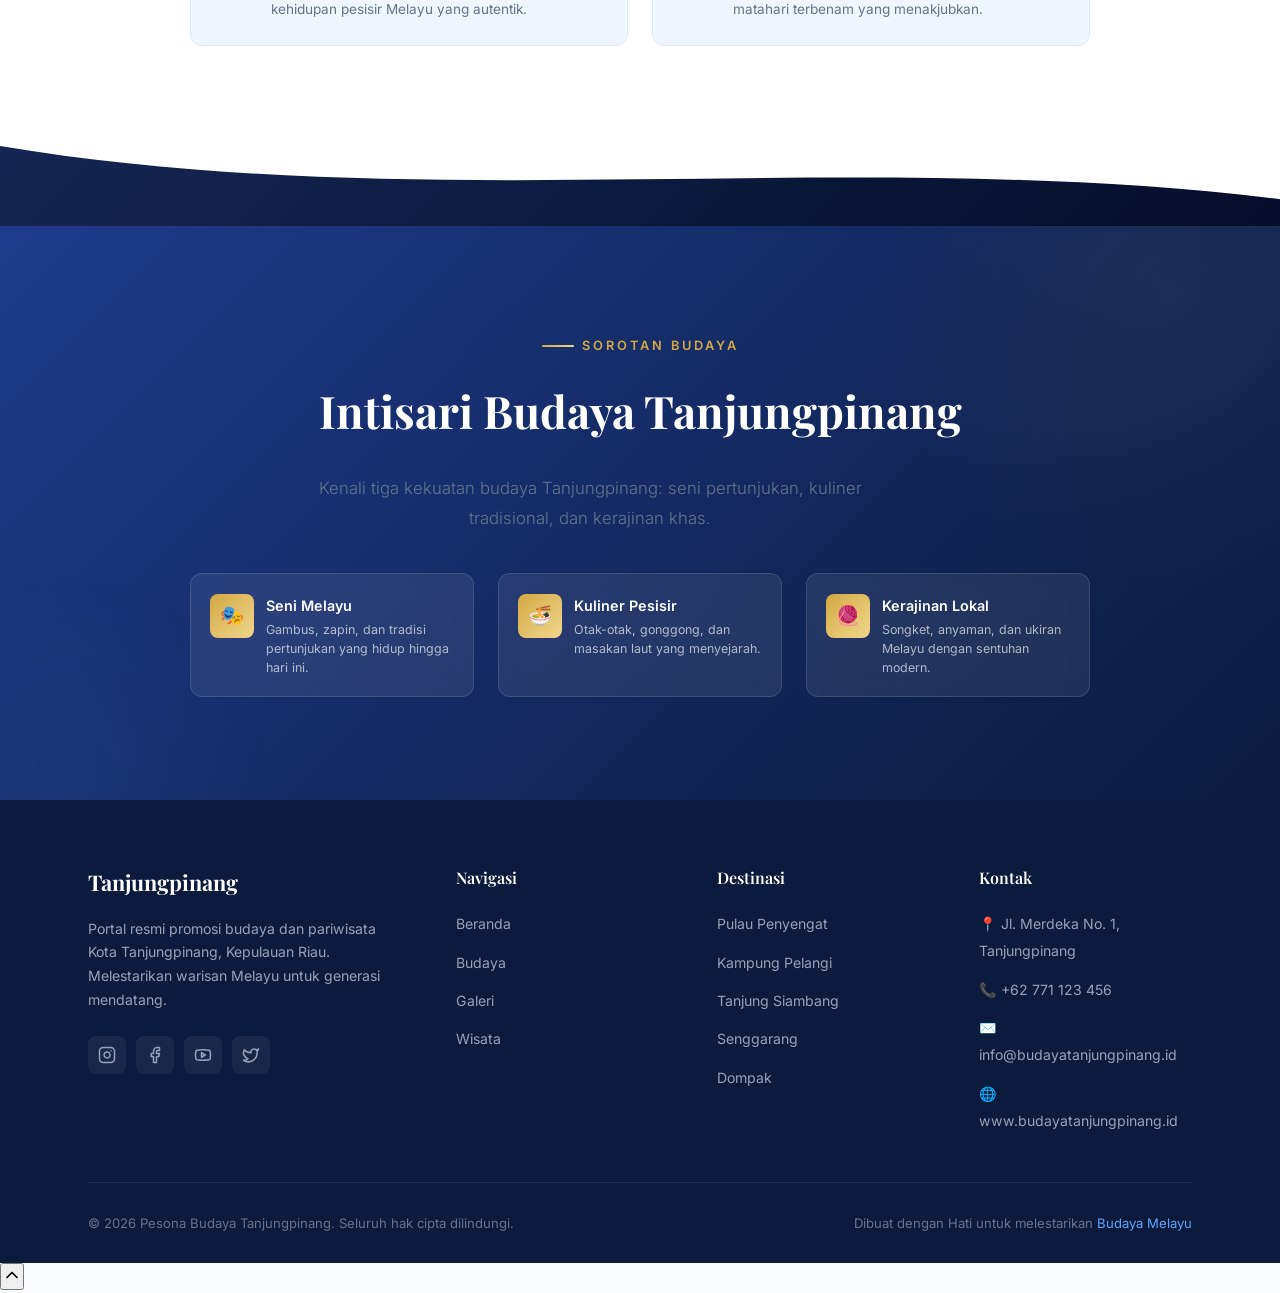
==== commit 18653540: "Mengubah ikon gamabr di bagian 'tentang kami'" ====
--- a/index.html
+++ b/index.html
@@ -70,10 +70,7 @@
       </div>
     </div>
 
-    <div class="hero-scroll">
-      <span>Scroll</span>
-      <div class="scroll-line"></div>
-    </div>
+    
   </section>
 
   <!-- Wave Divider: Hero → About -->
@@ -97,28 +94,28 @@
       </div>
       <div class="about-features stagger-children">
         <div class="about-feature">
-          <div class="about-feature-icon">🎭</div>
+          <div class="about-feature-icon"><img src="/gambar/Tari zapin" alt=""></div>
           <div>
             <h4>Seni Pertunjukan</h4>
             <p>Tarian, musik, dan teater tradisional Melayu</p>
           </div>
         </div>
         <div class="about-feature">
-          <div class="about-feature-icon">🏛️</div>
+          <div class="about-feature-icon"><img src="/gambar/Masjid penyengat.jfif" alt=""></div>
           <div>
             <h4>Warisan Sejarah</h4>
             <p>Peninggalan kerajaan dan kolonial Belanda</p>
           </div>
         </div>
         <div class="about-feature">
-          <div class="about-feature-icon">🍜</div>
+          <div class="about-feature-icon"><img src="/gambar/gong-gong.jfif" alt=""></div>
           <div>
             <h4>Kuliner Khas</h4>
             <p>Cita rasa otentik masakan Melayu pesisir</p>
           </div>
         </div>
         <div class="about-feature">
-          <div class="about-feature-icon">🧵</div>
+          <div class="about-feature-icon"><img src="/gambar/songket.jfif" alt=""></div>
           <div>
             <h4>Kerajinan Tangan</h4>
             <p>Tenun songket, ukiran kayu, dan batik khas</p>
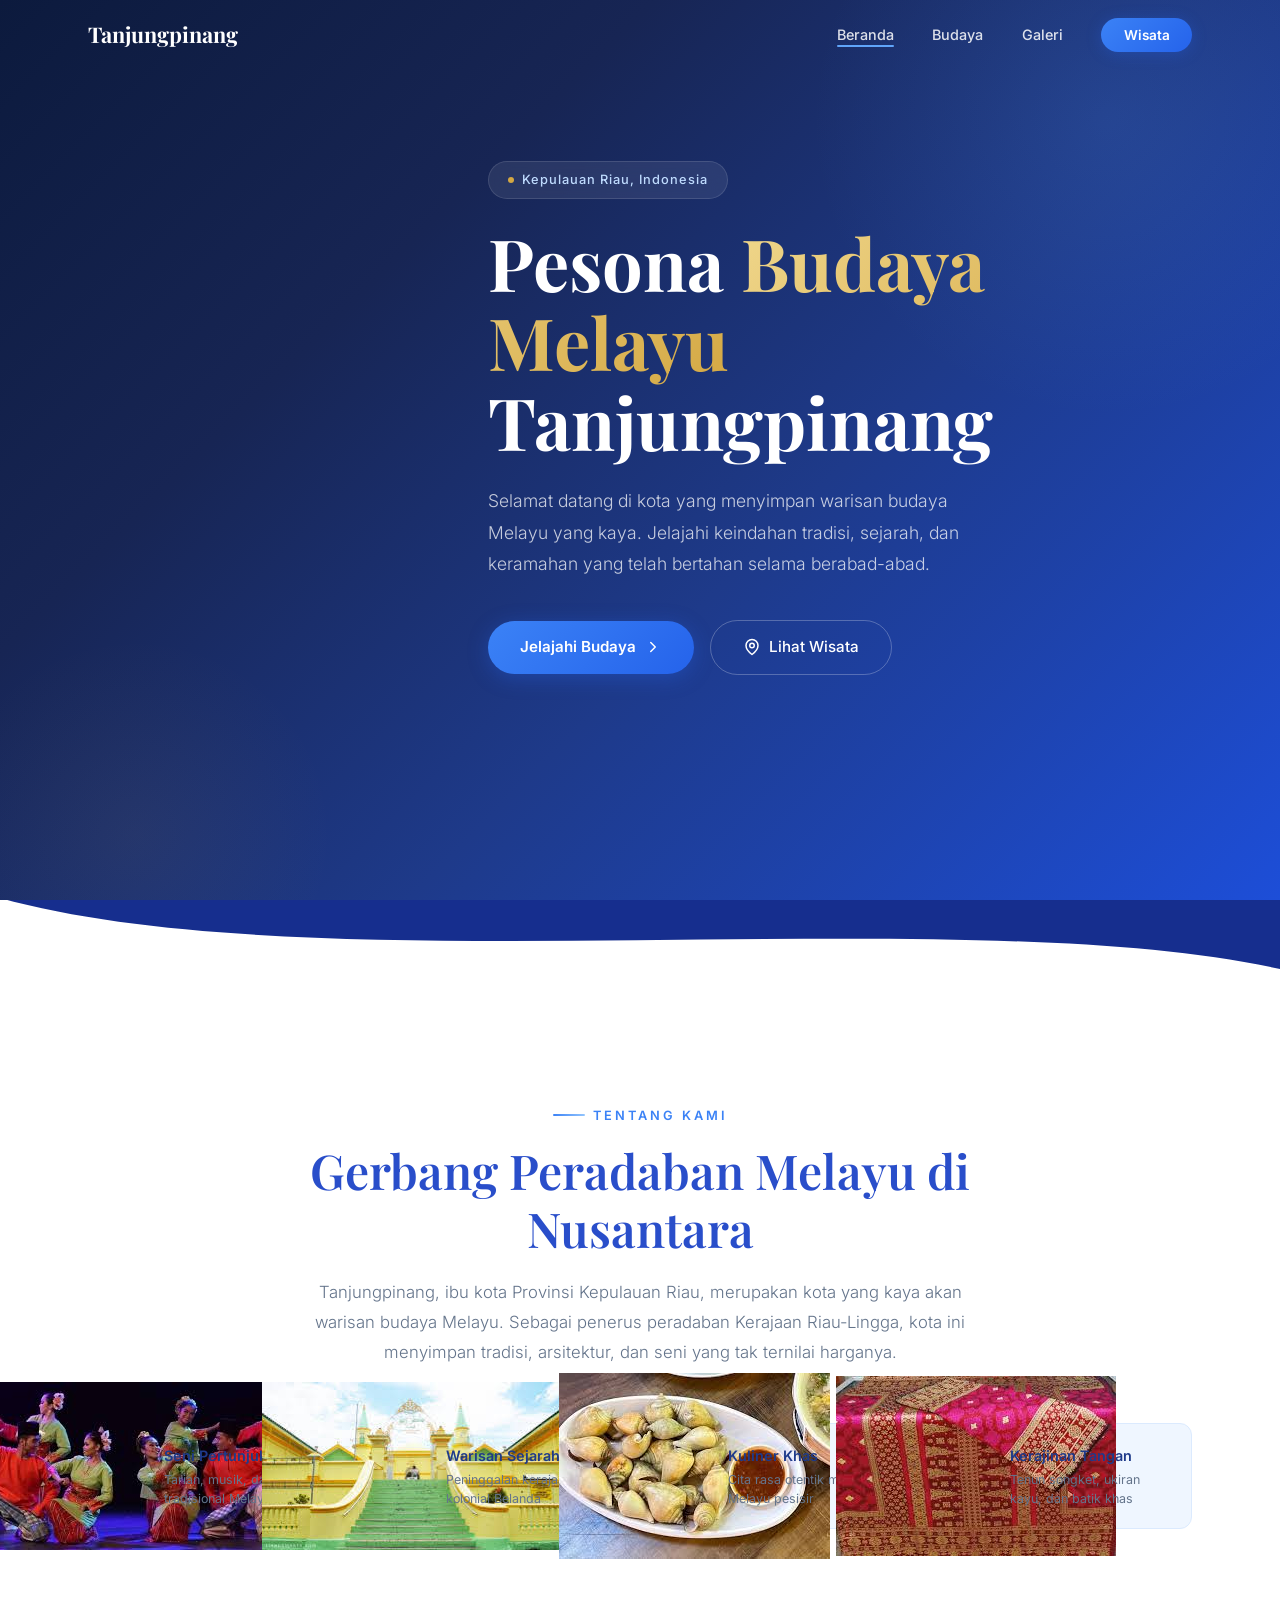
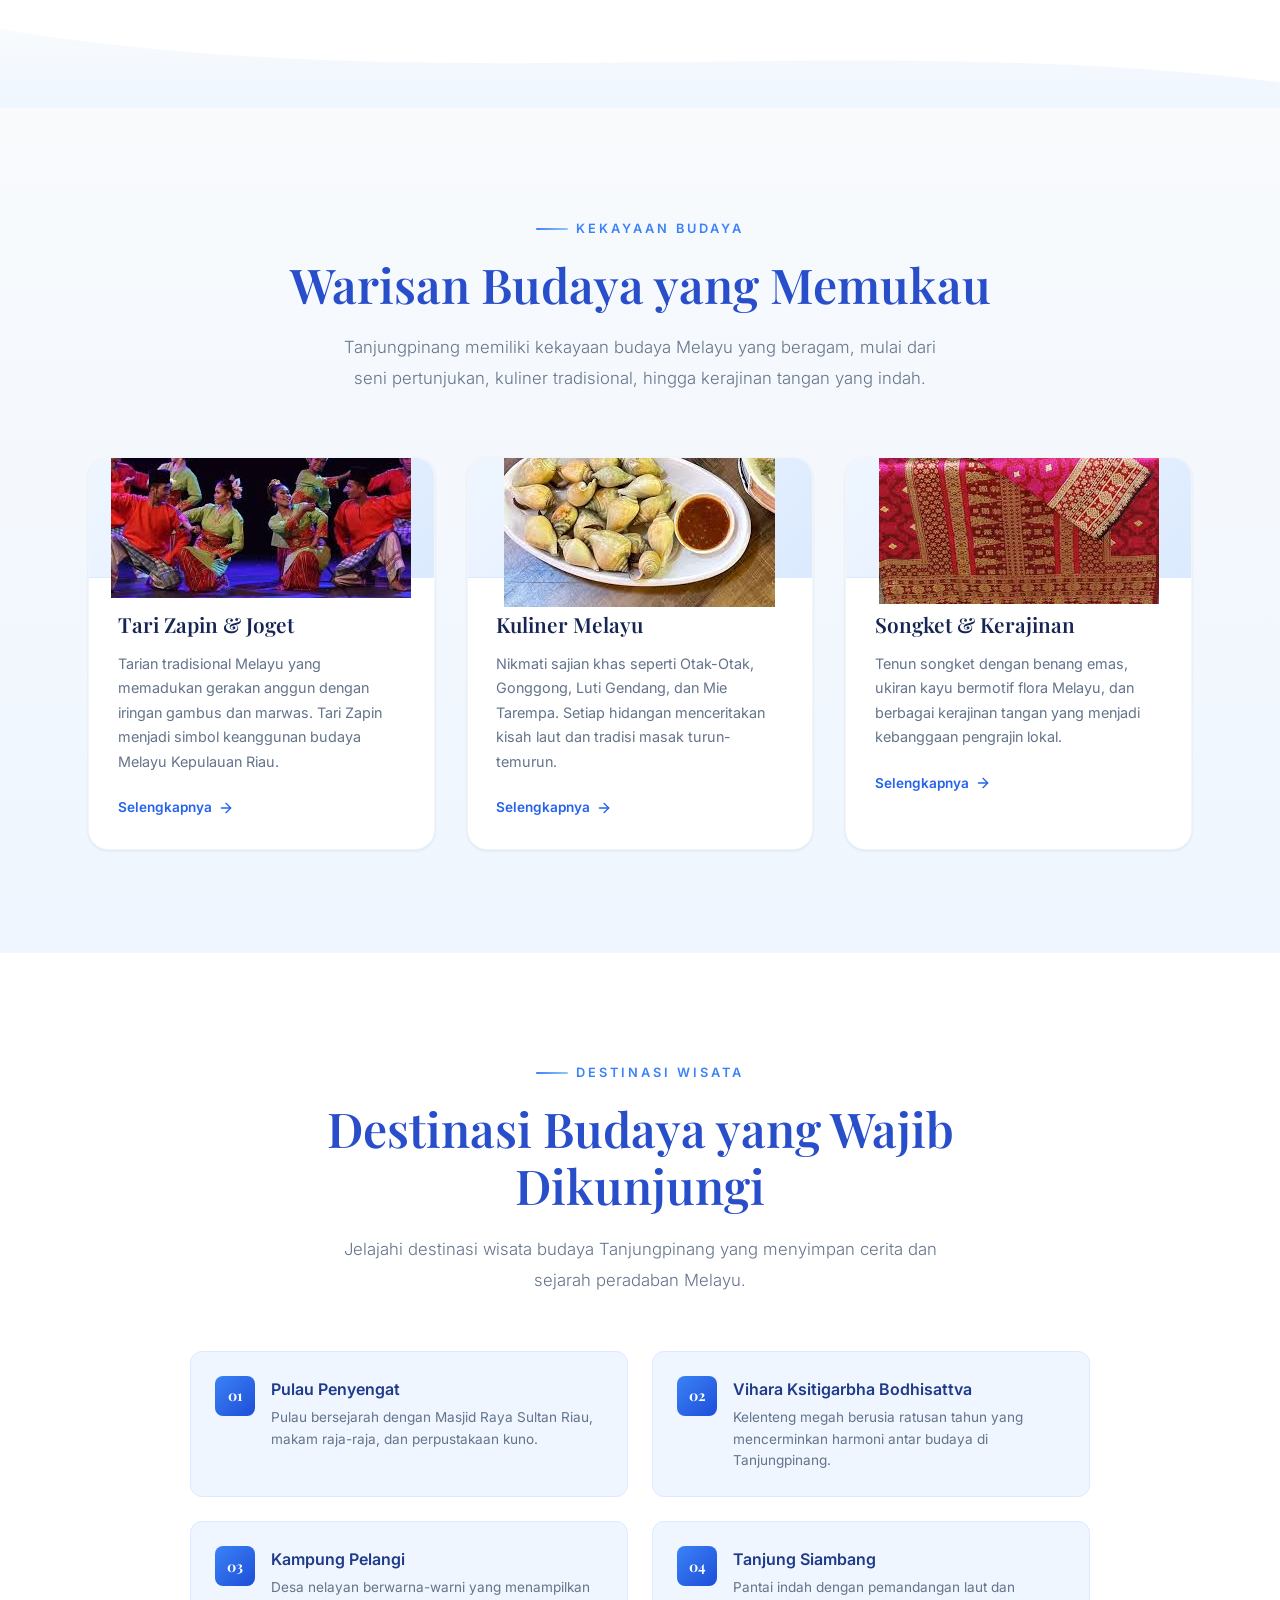
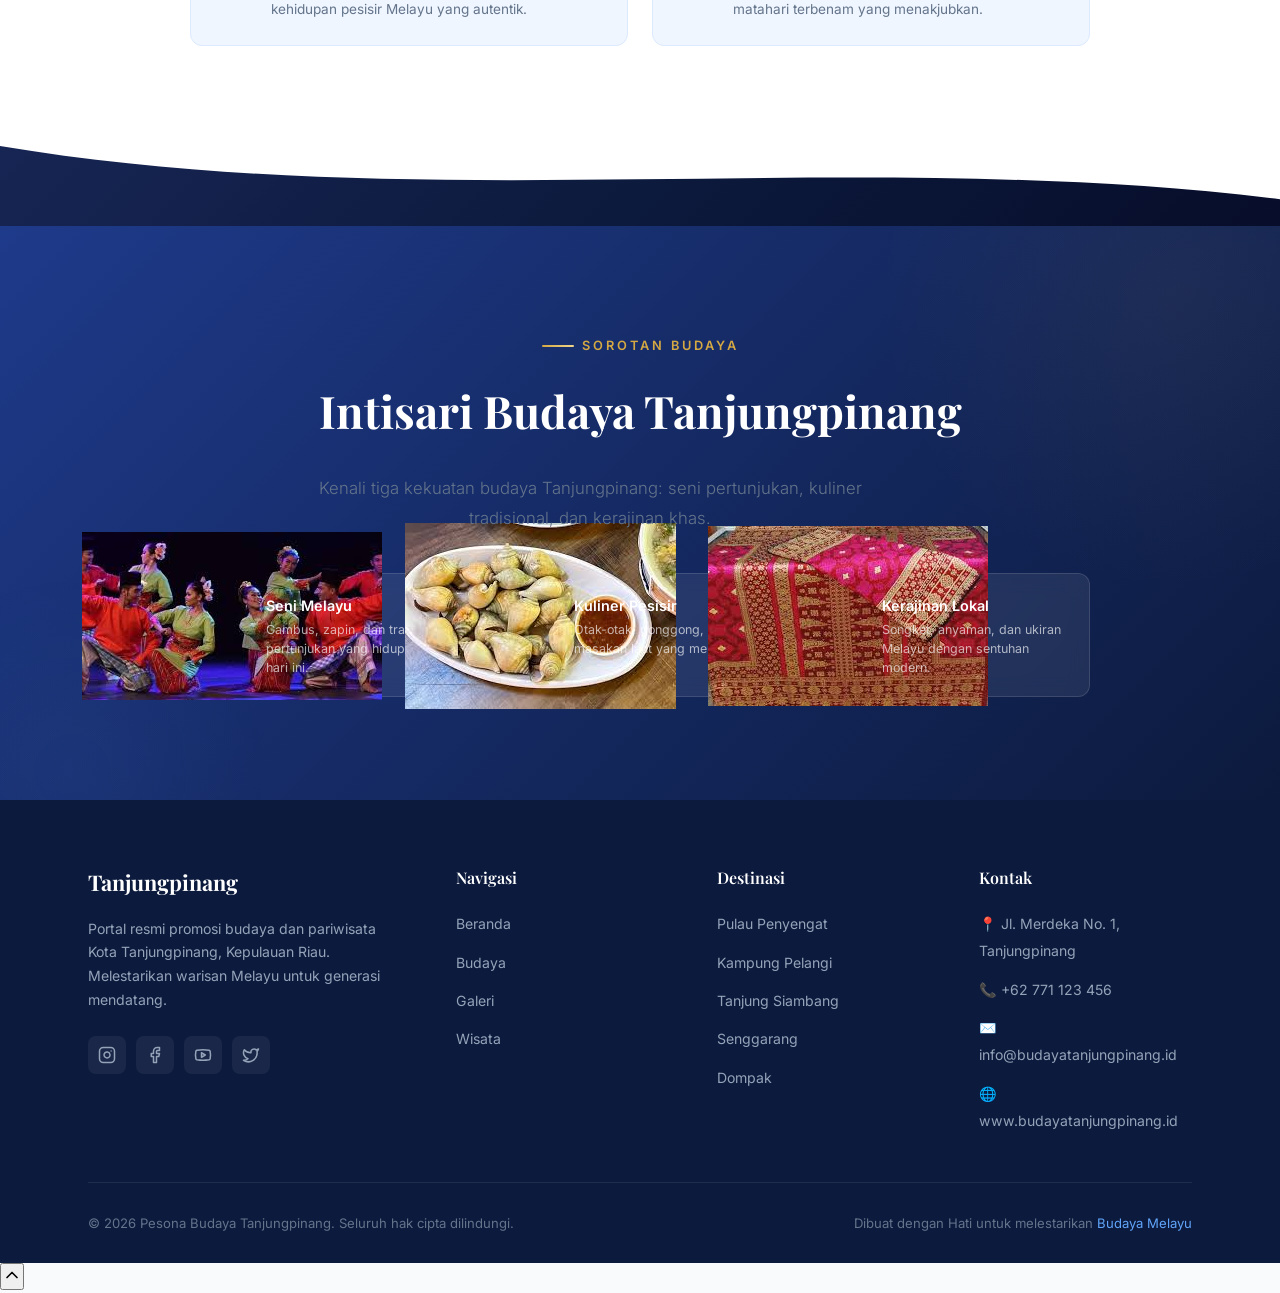
==== commit 284e7865: "menambahkan ikon gambar di sector budaya" ====
--- a/index.html
+++ b/index.html
@@ -148,7 +148,7 @@
         <!-- Card 1 -->
         <div class="culture-card">
           <div class="culture-card-icon">
-            <span>🎶</span>
+            <span><img src="/gambar/Tari zapin" alt=""></span>
           </div>
           <div class="culture-card-body">
             <h3>Tari Zapin &amp; Joget</h3>
@@ -166,7 +166,7 @@
         <!-- Card 2 -->
         <div class="culture-card">
           <div class="culture-card-icon">
-            <span>🍽️</span>
+            <span><img src="/gambar/gong-gong.jfif" alt=""></span>
           </div>
           <div class="culture-card-body">
             <h3>Kuliner Melayu</h3>
@@ -184,7 +184,7 @@
         <!-- Card 3 -->
         <div class="culture-card">
           <div class="culture-card-icon">
-            <span>🧶</span>
+            <span><img src="/gambar/songket.jfif" alt=""></span>
           </div>
           <div class="culture-card-body">
             <h3>Songket &amp; Kerajinan</h3>
@@ -266,21 +266,21 @@
 
       <div class="about-features stagger-children">
         <div class="about-feature reveal-scale">
-          <div class="about-feature-icon">🎭</div>
+          <div class="about-feature-icon"><img src="/gambar/Tari zapin" alt=""></div>
           <div>
             <h4>Seni Melayu</h4>
             <p>Gambus, zapin, dan tradisi pertunjukan yang hidup hingga hari ini.</p>
           </div>
         </div>
         <div class="about-feature reveal-scale">
-          <div class="about-feature-icon">🍜</div>
+          <div class="about-feature-icon"><img src="/gambar/gong-gong.jfif" alt=""></div>
           <div>
             <h4>Kuliner Pesisir</h4>
             <p>Otak-otak, gonggong, dan masakan laut yang menyejarah.</p>
           </div>
         </div>
         <div class="about-feature reveal-scale">
-          <div class="about-feature-icon">🧶</div>
+          <div class="about-feature-icon"><img src="/gambar/songket.jfif" alt=""></div>
           <div>
             <h4>Kerajinan Lokal</h4>
             <p>Songket, anyaman, dan ukiran Melayu dengan sentuhan modern.</p>
